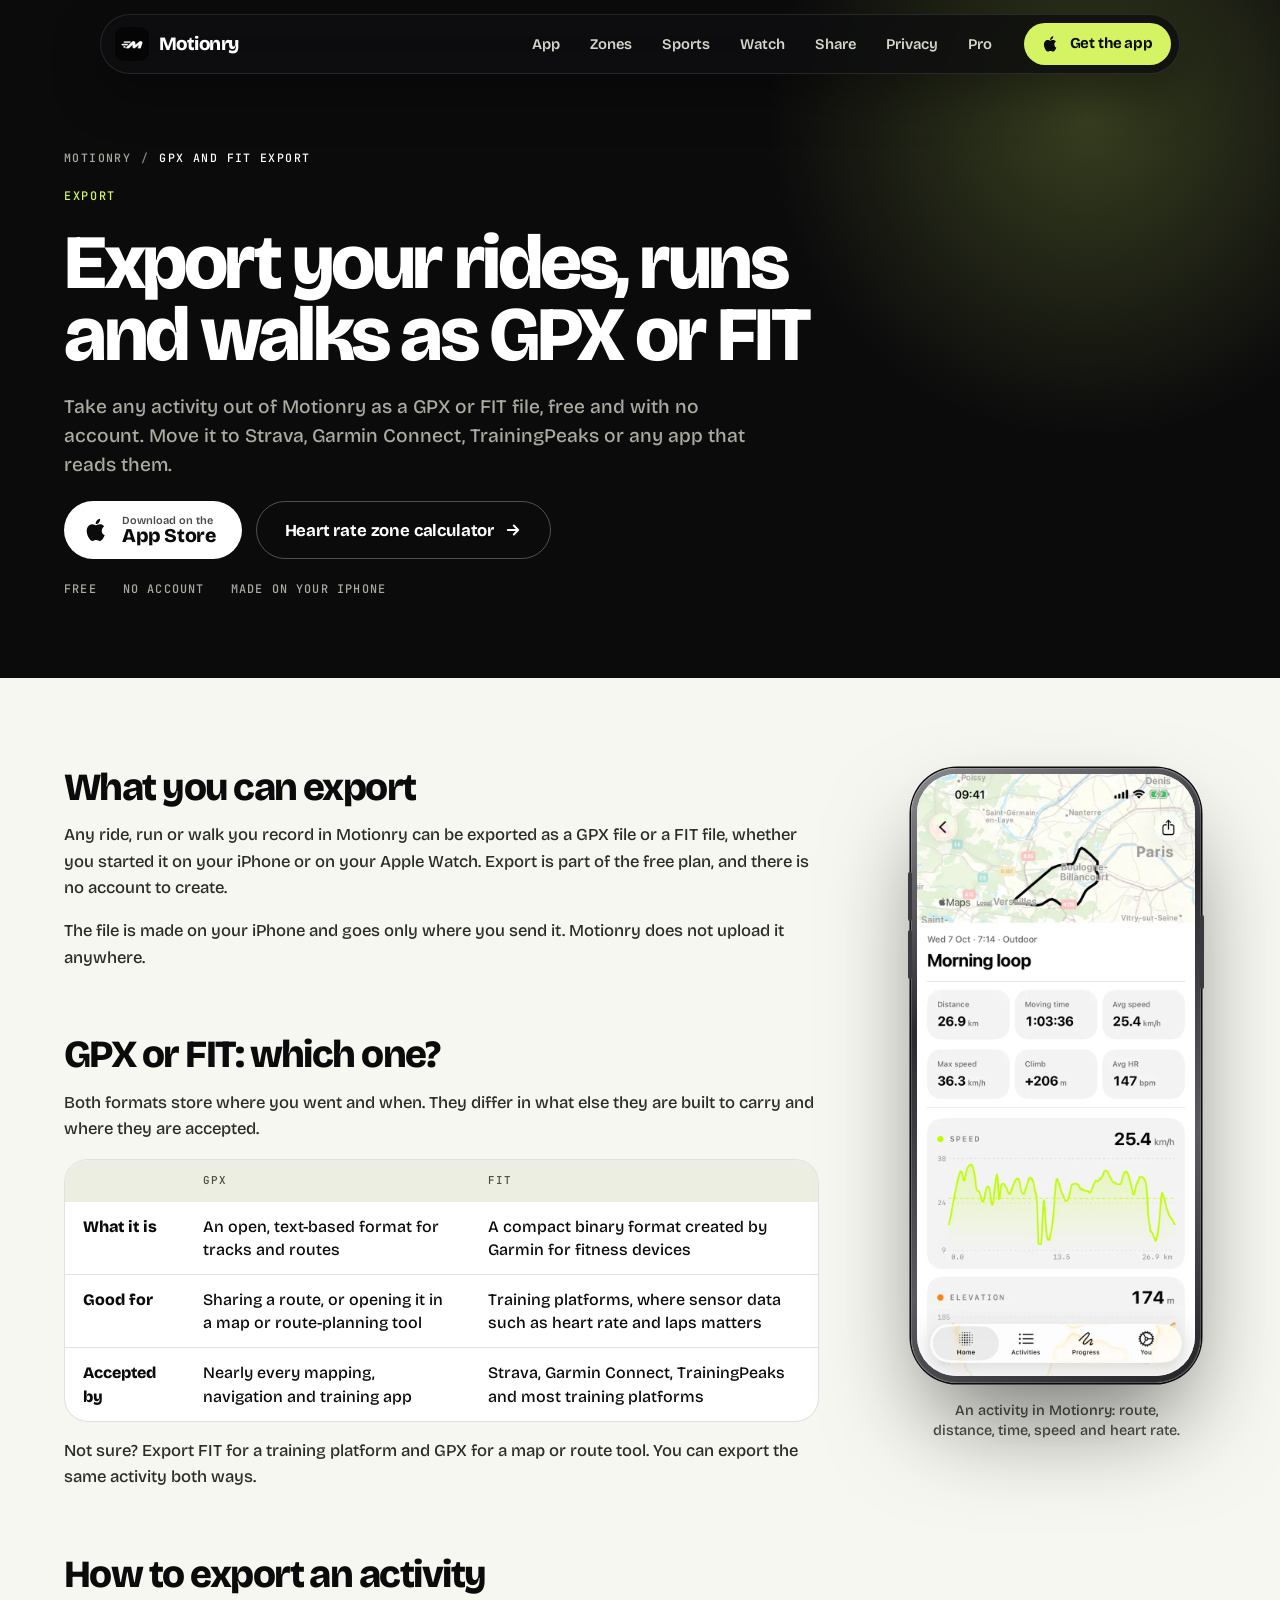
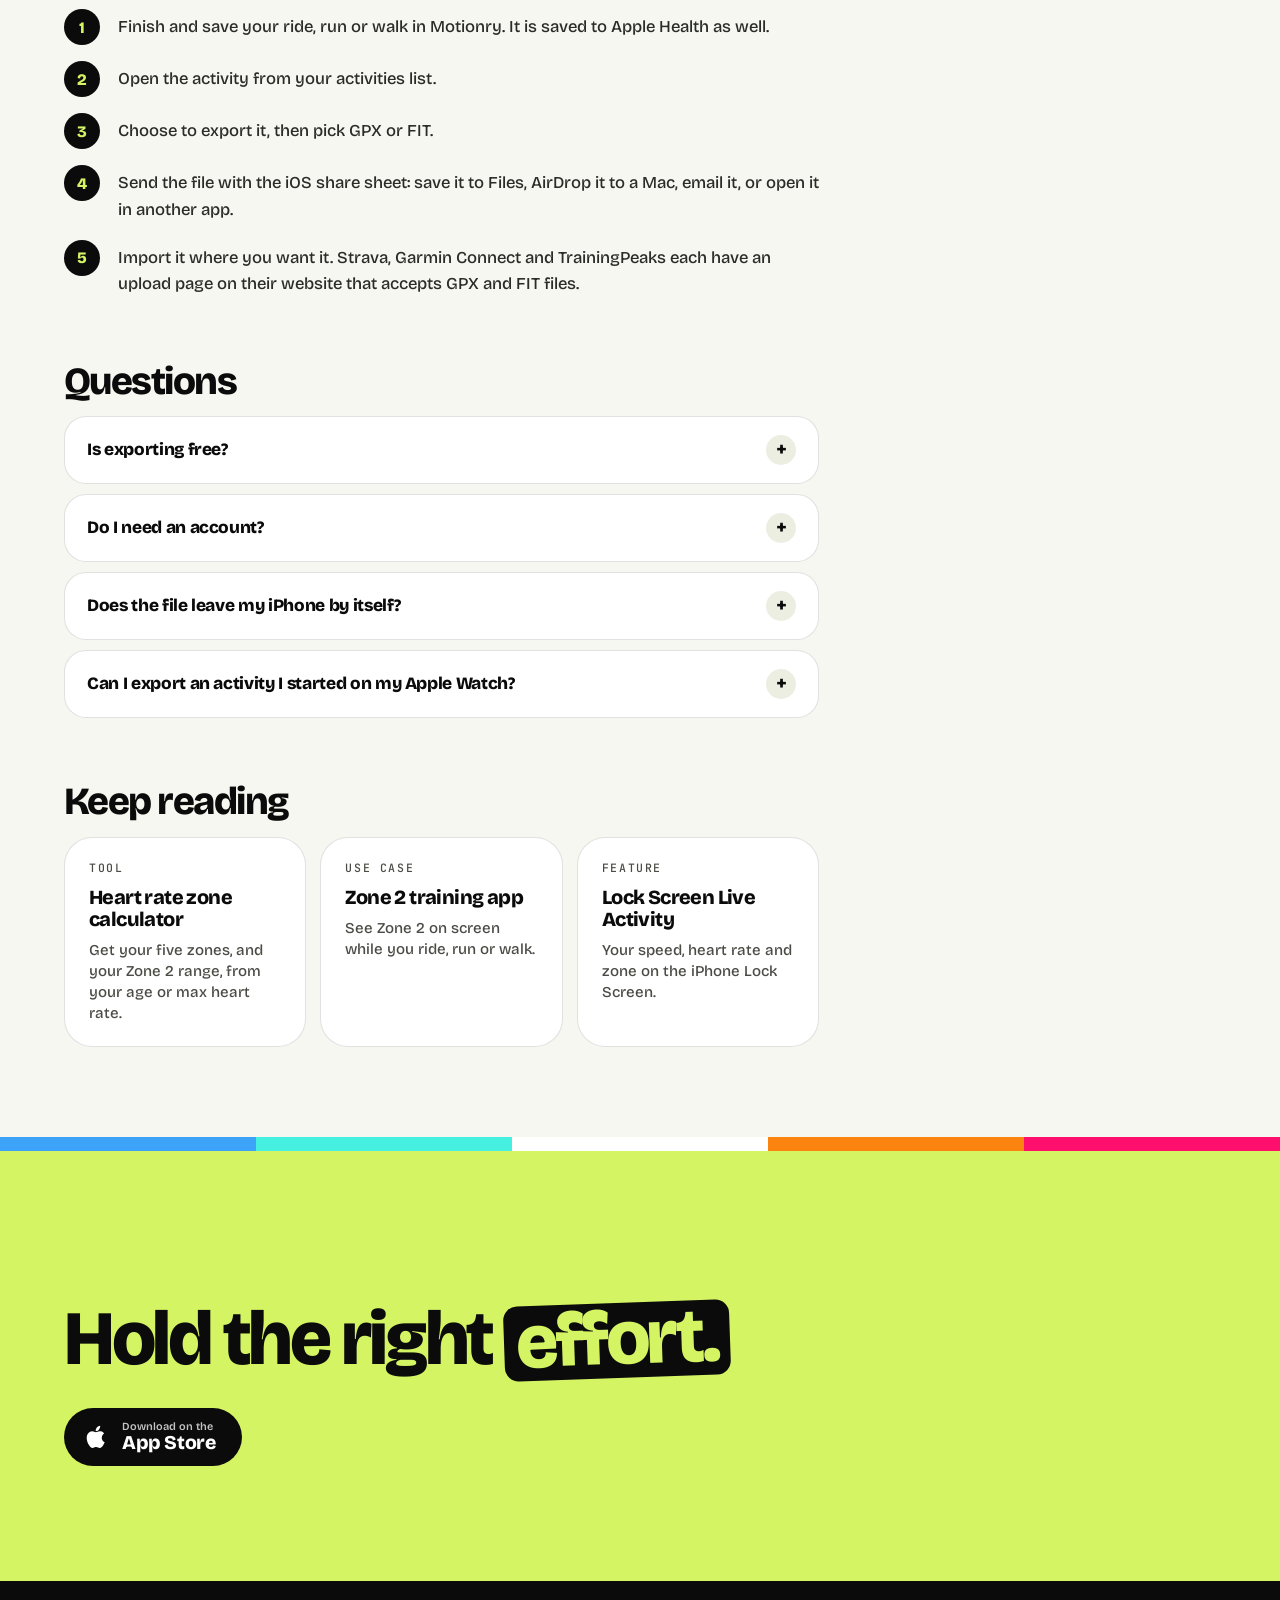
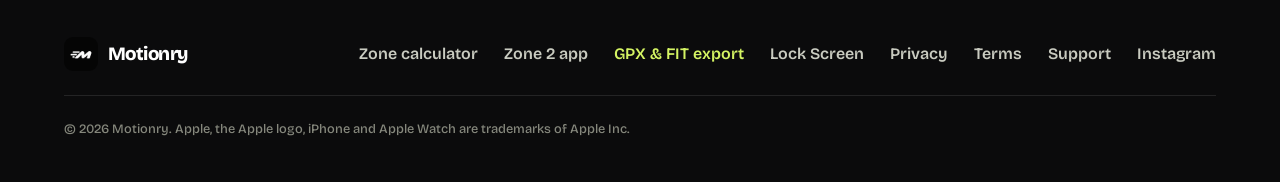
==== gpx-fit-export/index.html @ fd13c140 "feat: add GPX/FIT export, Zone 2 and Lock Screen topic pages - /gpx-fit-export/: GPX vs FIT, how to " ====
<!DOCTYPE html>
<html lang="en">
<head>
  <meta charset="utf-8">
  <meta name="viewport" content="width=device-width, initial-scale=1, viewport-fit=cover">
  <title>Export Rides, Runs &amp; Walks as GPX or FIT Files · Motionry</title>
  <meta name="description" content="Export any Motionry ride, run or walk as a GPX or FIT file for free. Move your activities to Strava, Garmin Connect, TrainingPeaks and more.">
  <meta name="theme-color" content="#0B0B0C">
  <link rel="canonical" href="https://motionryapp.com/gpx-fit-export/">
  <meta property="og:type" content="website">
  <meta property="og:site_name" content="Motionry">
  <meta property="og:title" content="Export your activities as GPX or FIT · Motionry">
  <meta property="og:description" content="Export any Motionry ride, run or walk as a GPX or FIT file for free. Move your activities to Strava, Garmin Connect, TrainingPeaks and more.">
  <meta property="og:url" content="https://motionryapp.com/gpx-fit-export/">
  <meta property="og:image" content="https://motionryapp.com/assets/img/og.jpg">
  <meta property="og:image:width" content="1200">
  <meta property="og:image:height" content="630">
  <meta property="og:locale" content="en_US">
  <meta name="twitter:card" content="summary_large_image">
  <meta name="apple-itunes-app" content="app-id=6770678614">
  <link rel="icon" href="/favicon.ico" sizes="any">
  <link rel="icon" type="image/png" sizes="32x32" href="/assets/img/favicon-32.png">
  <link rel="apple-touch-icon" href="/assets/img/apple-touch-icon.png">
  <link rel="preconnect" href="https://fonts.googleapis.com">
  <link rel="preconnect" href="https://fonts.gstatic.com" crossorigin>
  <link href="https://fonts.googleapis.com/css2?family=Bricolage+Grotesque:opsz,wght@12..96,200..800&family=JetBrains+Mono:wght@500;700&display=swap" rel="stylesheet">
  <link rel="stylesheet" href="/css/styles.css">
  <script type="application/ld+json">
  {
    "@context": "https://schema.org",
    "@graph": [
      {
        "@type": "WebPage",
        "@id": "https://motionryapp.com/gpx-fit-export/#page",
        "url": "https://motionryapp.com/gpx-fit-export/",
        "name": "Export your rides, runs and walks as GPX or FIT",
        "description": "Export any Motionry ride, run or walk as a GPX or FIT file for free. Move your activities to Strava, Garmin Connect, TrainingPeaks and more.",
        "inLanguage": "en",
        "isPartOf": {
          "@id": "https://motionryapp.com/#website"
        },
        "about": {
          "@id": "https://motionryapp.com/#app"
        }
      },
      {
        "@type": "BreadcrumbList",
        "itemListElement": [
          {
            "@type": "ListItem",
            "position": 1,
            "name": "Motionry",
            "item": "https://motionryapp.com/"
          },
          {
            "@type": "ListItem",
            "position": 2,
            "name": "GPX and FIT export"
          }
        ]
      }
    ]
  }
  </script>
  <script src="/js/page.js" defer></script>
</head>
<body>

<svg class="sprite" aria-hidden="true">
  <symbol id="i-apple" viewBox="0 0 24 24"><path fill="currentColor" d="M16.4 12.6c0-2.6 2.1-3.8 2.2-3.9-1.2-1.8-3.1-2-3.7-2-1.6-.2-3.1.9-3.9.9-.8 0-2-.9-3.4-.9-1.7 0-3.3 1-4.2 2.6-1.8 3.1-.5 7.7 1.3 10.2.9 1.2 1.9 2.6 3.2 2.6 1.3-.1 1.8-.8 3.3-.8 1.6 0 2 .8 3.4.8 1.4 0 2.3-1.3 3.1-2.5 1-1.4 1.4-2.8 1.4-2.9 0 0-2.7-1-2.7-4.1zM13.9 5c.7-.9 1.2-2.1 1-3.3-1 0-2.3.7-3 1.6-.7.8-1.2 2-1.1 3.2 1.2.1 2.3-.6 3.1-1.5z"/></symbol>
  <symbol id="i-arrow" viewBox="0 0 24 24"><path d="M5 12h14M13 6l6 6-6 6" stroke="currentColor" stroke-width="2.4" fill="none" stroke-linecap="round" stroke-linejoin="round"/></symbol>
</svg>

<header class="nav is-stuck">
  <div class="nav__bar">
    <a href="/" class="brand" aria-label="Motionry home">
      <img src="/assets/img/icon-192.png" alt="" width="34" height="34" class="brand__icon">
      <span class="brand__name">Motionry</span>
    </a>
    <nav class="nav__links" id="nav-links" aria-label="Primary">
      <a href="/#story" class="nav__link">App</a>
      <a href="/#zones" class="nav__link">Zones</a>
      <a href="/#sports" class="nav__link">Sports</a>
      <a href="/#watch" class="nav__link">Watch</a>
      <a href="/#share" class="nav__link">Share</a>
      <a href="/privacy.html" class="nav__link">Privacy</a>
      <a href="/#pro" class="nav__link">Pro</a>
    </nav>
    <a href="/#get" class="btn btn--lime btn--sm nav__cta"><svg><use href="#i-apple"/></svg><span>Get the app</span></a>
    <button class="nav__toggle" type="button" aria-label="Menu" aria-expanded="false" aria-controls="nav-links" data-nav-toggle><span></span><span></span></button>
  </div>
</header>

<main>

  <!-- Hero -->
  <section class="policy-hero">
    <div class="container">
      <nav class="crumbs" aria-label="Breadcrumb">
        <ol>
          <li><a href="/">Motionry</a></li>
          <li aria-current="page">GPX and FIT export</li>
        </ol>
      </nav>
      <div class="eyebrow">Export</div>
      <h1 class="display-md">Export your rides, runs and walks as GPX or FIT</h1>
      <p class="lead lead--dark">Take any activity out of Motionry as a GPX or FIT file, free and with no account. Move it to Strava, Garmin Connect, TrainingPeaks or any app that reads them.</p>
      <div class="page-actions">
          <a href="https://apps.apple.com/app/motionry-run-ride-walk/id6770678614" class="store-btn">
            <svg class="store-btn__logo"><use href="#i-apple"/></svg>
            <span class="store-btn__text"><small>Download on the</small><strong>App Store</strong></span>
          </a>
          <a href="/heart-rate-zone-calculator/" class="btn btn--ghost btn--lg">Heart rate zone calculator<svg><use href="#i-arrow"/></svg></a>
      </div>
      <div class="policy-meta">
        <span>Free</span>
        <span>No account</span>
        <span>Made on your iPhone</span>
      </div>
    </div>
  </section>

  <section class="policy-page">
    <div class="container topic">
      <div class="policy-body">

        <section class="policy-section" id="what">
          <h2>What you can export</h2>
          <p>Any ride, run or walk you record in Motionry can be exported as a GPX file or a FIT file, whether you started it on your iPhone or on your Apple Watch. Export is part of the free plan, and there is no account to create.</p>
          <p>The file is made on your iPhone and goes only where you send it. Motionry does not upload it anywhere.</p>
        </section>

        <section class="policy-section" id="formats">
          <h2>GPX or FIT: which one?</h2>
          <p>Both formats store where you went and when. They differ in what else they are built to carry and where they are accepted.</p>
          <div class="table-wrap">
            <table class="data data--text">
              <thead>
                <tr><th scope="col"><span class="sr-only">Detail</span></th><th scope="col">GPX</th><th scope="col">FIT</th></tr>
              </thead>
              <tbody>
                <tr><td>What it is</td><td>An open, text-based format for tracks and routes</td><td>A compact binary format created by Garmin for fitness devices</td></tr>
                <tr><td>Good for</td><td>Sharing a route, or opening it in a map or route-planning tool</td><td>Training platforms, where sensor data such as heart rate and laps matters</td></tr>
                <tr><td>Accepted by</td><td>Nearly every mapping, navigation and training app</td><td>Strava, Garmin Connect, TrainingPeaks and most training platforms</td></tr>
              </tbody>
            </table>
          </div>
          <p>Not sure? Export FIT for a training platform and GPX for a map or route tool. You can export the same activity both ways.</p>
        </section>

        <section class="policy-section" id="how">
          <h2>How to export an activity</h2>
          <ol class="steps">
            <li>Finish and save your ride, run or walk in Motionry. It is saved to Apple Health as well.</li>
            <li>Open the activity from your activities list.</li>
            <li>Choose to export it, then pick GPX or FIT.</li>
            <li>Send the file with the iOS share sheet: save it to Files, AirDrop it to a Mac, email it, or open it in another app.</li>
            <li>Import it where you want it. Strava, Garmin Connect and TrainingPeaks each have an upload page on their website that accepts GPX and FIT files.</li>
          </ol>
        </section>

        <section class="policy-section" id="faq">
          <h2>Questions</h2>
          <div class="faq">
            <details>
              <summary>Is exporting free?</summary>
              <div><p>Yes. GPX and FIT export are included in the free plan. Motionry Pro adds charts, the route map coloured by zone, and video and sticker shares.</p></div>
            </details>
            <details>
              <summary>Do I need an account?</summary>
              <div><p>No. Motionry has no account and no server that holds your activities, so exporting never involves signing in.</p></div>
            </details>
            <details>
              <summary>Does the file leave my iPhone by itself?</summary>
              <div><p>No. Nothing is sent until you choose a destination in the share sheet. Once you send it, the receiving app's own privacy policy applies.</p></div>
            </details>
            <details>
              <summary>Can I export an activity I started on my Apple Watch?</summary>
              <div><p>Yes. Finish on the wrist and the activity is waiting on your iPhone, where you can export it like any other.</p></div>
            </details>
          </div>
        </section>
        <section class="policy-section" id="related">
          <h2>Keep reading</h2>
          <div class="related">
            <a href="/heart-rate-zone-calculator/"><span class="mono-label">Tool</span><strong>Heart rate zone calculator</strong><p>Get your five zones, and your Zone 2 range, from your age or max heart rate.</p></a>
            <a href="/zone-2-training-app/"><span class="mono-label">Use case</span><strong>Zone 2 training app</strong><p>See Zone 2 on screen while you ride, run or walk.</p></a>
            <a href="/lock-screen-live-activity/"><span class="mono-label">Feature</span><strong>Lock Screen Live Activity</strong><p>Your speed, heart rate and zone on the iPhone Lock Screen.</p></a>
          </div>
        </section>

      </div>
      <aside class="topic__aside">
        <div class="phone" style="--w: 290px"><div class="phone__screen"><img src="/assets/img/screens/details.webp" alt="An activity page in Motionry with the route, distance, moving time, speed, climb and average heart rate" width="720" height="1565" decoding="async"></div></div>
        <p class="topic__cap">An activity in Motionry: route, distance, time, speed and heart rate.</p>
      </aside>
    </div>
  </section>

  <!-- Download -->
  <section class="download policy-end">
    <div class="download__zones" aria-hidden="true"><span></span><span></span><span></span><span></span><span></span></div>
    <div class="container download__inner">
      <div class="download__cta">
        <h2 class="display-md">Hold the right <span class="hl-ink">effort.</span></h2>
        <div class="download__buttons">
          <a href="https://apps.apple.com/app/motionry-run-ride-walk/id6770678614" class="store-btn store-btn--ink">
            <svg class="store-btn__logo"><use href="#i-apple"/></svg>
            <span class="store-btn__text"><small>Download on the</small><strong>App Store</strong></span>
          </a>
        </div>
      </div>
    </div>
  </section>
</main>

<footer class="footer">
  <div class="container footer__inner">
    <a href="/" class="brand brand--footer" aria-label="Motionry home">
      <img src="/assets/img/icon-192.png" alt="" width="34" height="34" class="brand__icon" loading="lazy">
      <span class="brand__name">Motionry</span>
    </a>
    <nav class="footer__links" aria-label="Footer">
      <a href="/heart-rate-zone-calculator/">Zone calculator</a>
      <a href="/zone-2-training-app/">Zone 2 app</a>
      <a href="/gpx-fit-export/" aria-current="page">GPX &amp; FIT export</a>
      <a href="/lock-screen-live-activity/">Lock Screen</a>
      <a href="/privacy.html">Privacy</a>
      <a href="#">Terms</a>
      <a href="mailto:support@motionryapp.com">Support</a>
      <a href="https://www.instagram.com/motionry.app/" target="_blank" rel="noopener">Instagram</a>
    </nav>
    <p class="footer__legal">© 2026 Motionry. Apple, the Apple logo, iPhone and Apple Watch are trademarks of Apple Inc.</p>
  </div>
</footer>

</body>
</html>
---- css/styles.css ----
/* ==========================================================================
   Motionry website
   Ink, lime and paper, with the five heart rate zone colours as the only other colour.
   ========================================================================== */

@property --zc { syntax: '<color>'; inherits: true; initial-value: #CBFD50; }

:root {
  --ink: #0B0B0C;
  --ink-2: #151517;
  --ink-3: #1E1E21;
  --ink-line: rgba(255, 255, 255, .1);
  --lime: #D4F463;
  --lime-2: #BDE63F;
  --paper: #F6F7F0;
  --paper-2: #ECEEE2;
  --paper-line: rgba(11, 11, 12, .12);
  --text-dark-2: #4B4C45;
  --text-light-2: #A9ABA0;

  /* Heart rate zones, the Fitness palette */
  --z1: #5AA1F1;
  --z2: #7DEDE1;
  --z3: #CBFD50;
  --z4: #EB8936;
  --z5: #E9366E;

  --zc: var(--z3);                       /* live zone colour, set by main.js */
  --beat: .9s;                           /* heartbeat period, set by main.js */

  --font: 'Bricolage Grotesque', system-ui, sans-serif;
  --mono: 'JetBrains Mono', ui-monospace, monospace;
  --ease: cubic-bezier(.16, 1, .3, 1);
  --container: 1200px;
  --radius: 32px;
}

@supports (color: color(display-p3 1 1 1)) {
  :root {
    --z1: color(display-p3 .353 .631 .945);
    --z2: color(display-p3 .49 .929 .882);
    --z3: color(display-p3 .796 .992 .314);
    --z4: color(display-p3 .922 .537 .212);
    --z5: color(display-p3 .914 .212 .431);
  }
}

/* Base
   ========================================================================== */

*, *::before, *::after { box-sizing: border-box; }

html { scroll-behavior: smooth; -webkit-text-size-adjust: 100%; overflow-x: clip; }
section[id] { scroll-margin-top: 20px; }

body {
  margin: 0;
  background: var(--ink);
  color: var(--ink);
  font-family: var(--font);
  font-weight: 500;
  line-height: 1.4;
  -webkit-font-smoothing: antialiased;
  overflow-x: clip;
}

main { overflow-x: clip; }

h1, h2, h3, h4, p, figure, ul, ol, dl, dd { margin: 0; }
ul, ol { padding: 0; list-style: none; }
a { color: inherit; text-decoration: none; }
button { font: inherit; color: inherit; border: 0; background: none; cursor: pointer; padding: 0; }
img, video, svg { display: block; max-width: 100%; }
svg { fill: none; }
.sprite { position: absolute; width: 0; height: 0; overflow: hidden; }
.sr-only { position: absolute; width: 1px; height: 1px; overflow: hidden; clip: rect(0 0 0 0); white-space: nowrap; }

:focus-visible { outline: 3px solid var(--lime); outline-offset: 3px; border-radius: 8px; }
.skip { position: fixed; left: 16px; top: -60px; z-index: 100; background: var(--lime); color: var(--ink); padding: 10px 16px; border-radius: 12px; font-weight: 700; }
.skip:focus { top: 16px; }

.container { max-width: var(--container); margin: 0 auto; padding: 0 24px; }
.section { padding: clamp(88px, 11vw, 168px) 0; }
.dark { background: var(--ink); color: #fff; }
.stack-14, .stack-18, .stack-48 { display: flex; flex-direction: column; }
.stack-14 { gap: 14px; } .stack-18 { gap: 18px; } .stack-48 { gap: clamp(32px, 5vw, 56px); }
.measure-760 { max-width: 760px; } .measure-860 { max-width: 860px; }

.split-head { display: grid; grid-template-columns: repeat(auto-fit, minmax(min(100%, 380px), 1fr)); gap: 32px; align-items: end; }

/* Type
   ========================================================================== */

.display, .display-md, .display-xl, .h1, .h2, .h3, .h4 { font-weight: 800; letter-spacing: -.035em; line-height: .96; text-wrap: balance; }
.display { font-size: clamp(3.1rem, 6.3vw, 6.1rem); letter-spacing: -.05em; line-height: .92; }
.display-md { font-size: clamp(2.6rem, 6vw, 5.2rem); letter-spacing: -.045em; line-height: .94; }
.display-xl { font-size: clamp(3.6rem, 11.5vw, 10rem); letter-spacing: -.055em; line-height: .86; }
.h1 { font-size: clamp(2.2rem, 4.8vw, 4.1rem); }
.h2 { font-size: clamp(1.9rem, 3.6vw, 3rem); }
.h3 { font-size: clamp(1.5rem, 2.4vw, 2.1rem); letter-spacing: -.03em; line-height: 1.02; }
.h4 { font-size: clamp(1.3rem, 1.8vw, 1.55rem); letter-spacing: -.025em; line-height: 1.08; }
.lead { font-size: clamp(1.08rem, 1.5vw, 1.32rem); line-height: 1.5; color: var(--text-dark-2); max-width: 36em; font-weight: 500; }
.lead--dark { color: var(--text-light-2); }
.mono, .mono-label { font-family: var(--mono); font-size: .72rem; letter-spacing: .14em; text-transform: uppercase; font-weight: 500; }
.mono-label { color: var(--text-light-2); }

.eyebrow {
  display: inline-flex; align-items: center; gap: 10px; width: fit-content;
  font-family: var(--mono); font-size: .74rem; letter-spacing: .14em; text-transform: uppercase; font-weight: 500;
  color: var(--lime);
}
.eyebrow--dark { color: var(--ink); }
.eyebrow--live { padding: 8px 14px 8px 12px; border-radius: 999px; background: rgba(255, 255, 255, .07); border: 1px solid var(--ink-line); color: #fff; }
.pulse-dot { position: relative; width: 8px; height: 8px; border-radius: 50%; background: var(--zc); }
.pulse-dot::after { content: ''; position: absolute; inset: 0; border-radius: 50%; background: var(--zc); animation: pulse var(--beat) ease-out infinite; }
@keyframes pulse { from { transform: scale(1); opacity: .7; } to { transform: scale(3); opacity: 0; } }

.tag { display: inline-block; font-size: .62rem; letter-spacing: .12em; padding: 3px 8px; border-radius: 999px; background: var(--lime); color: var(--ink); vertical-align: 1px; margin-left: 6px; }

.hl { background: linear-gradient(transparent 62%, var(--lime) 62%, var(--lime) 93%, transparent 93%); padding: 0 .06em; }
.hl-zone { color: var(--zc); transition: color .9s; background: linear-gradient(var(--zc), var(--zc)) 0 94% / 0 .1em no-repeat; animation: underline 1.2s .9s var(--ease) forwards; }
@keyframes underline { to { background-size: 100% .1em; } }
.hl-ink { display: inline-block; background: var(--ink); color: var(--lime); padding: 0 .16em .04em; border-radius: .18em; transform: rotate(-2deg); }

/* Buttons
   ========================================================================== */

.btn { display: inline-flex; align-items: center; justify-content: center; gap: 10px; height: 48px; padding: 0 22px; border-radius: 999px; font-weight: 700; font-size: 1rem; letter-spacing: -.01em; white-space: nowrap; transition: transform .25s var(--ease), background .25s, box-shadow .25s; }
.btn svg { width: 18px; height: 18px; fill: currentColor; }
.btn--ghost svg, .btn--outline svg { fill: none; stroke: currentColor; transition: transform .3s var(--ease); }
.btn--ghost:hover svg, .btn--outline:hover svg { transform: translateX(4px); }
.btn--sm { height: 42px; padding: 0 18px; font-size: .94rem; }
.btn--lg { height: 58px; padding: 0 28px; font-size: 1.05rem; }
.btn--lime { background: var(--lime); color: var(--ink); }
.btn--lime:hover { background: #E2FA86; transform: translateY(-2px); box-shadow: 0 14px 34px rgba(212, 244, 99, .28); }
.btn--ink { background: var(--ink); color: #fff; }
.btn--ink:hover { transform: translateY(-2px); box-shadow: 0 14px 34px rgba(11, 11, 12, .3); }
.btn--ghost { color: #fff; border: 1.5px solid rgba(255, 255, 255, .28); }
.btn--ghost:hover { background: rgba(255, 255, 255, .08); border-color: rgba(255, 255, 255, .5); }
.btn--outline { color: var(--ink); border: 2px solid var(--ink); }
.btn--outline:hover { background: var(--ink); color: var(--lime); }

.store-btn { display: inline-flex; align-items: center; gap: 12px; height: 58px; padding: 0 26px 0 20px; border-radius: 999px; background: #fff; color: var(--ink); transition: transform .25s var(--ease), box-shadow .25s; }
.store-btn:hover { transform: translateY(-2px); box-shadow: 0 16px 40px rgba(255, 255, 255, .16); }
.store-btn--ink { background: var(--ink); color: #fff; }
.store-btn--ink:hover { box-shadow: 0 16px 40px rgba(11, 11, 12, .35); }
.store-btn__logo { width: 26px; height: 26px; fill: currentColor; }
.store-btn__text { display: flex; flex-direction: column; line-height: 1.05; text-align: left; }
.store-btn__text small { font-size: .68rem; font-weight: 600; opacity: .75; }
.store-btn__text strong { font-size: 1.22rem; font-weight: 800; letter-spacing: -.02em; }

/* Navigation
   ========================================================================== */

.progress { position: fixed; z-index: 60; left: 0; right: 0; top: 0; height: 3px; pointer-events: none; }
.progress span { display: block; height: 100%; width: 100%; transform-origin: 0 50%; transform: scaleX(var(--p, 0)); background: linear-gradient(90deg, var(--z1), var(--z2), var(--z3), var(--z4), var(--z5)); }

.nav { position: fixed; z-index: 50; top: 14px; left: 0; right: 0; padding: 0 16px; pointer-events: none; }
.nav__bar { pointer-events: auto; max-width: 1080px; margin: 0 auto; display: flex; align-items: center; gap: 18px; padding: 8px 8px 8px 14px; border-radius: 999px; background: rgba(16, 16, 18, .6); border: 1px solid var(--ink-line); -webkit-backdrop-filter: blur(22px) saturate(170%); backdrop-filter: blur(22px) saturate(170%); color: #fff; transition: background .3s, box-shadow .3s; }
.nav.is-stuck .nav__bar { background: rgba(14, 14, 16, .82); box-shadow: 0 18px 50px rgba(0, 0, 0, .35); }
.brand { display: inline-flex; align-items: center; gap: 10px; font-weight: 800; letter-spacing: -.03em; font-size: 1.18rem; }
.brand__icon { width: 34px; height: 34px; border-radius: 9px; }
.nav__links { display: flex; align-items: center; gap: 2px; margin-left: auto; }
.nav__link { padding: 9px 14px; border-radius: 999px; font-size: .92rem; font-weight: 600; color: #D5D6CC; transition: background .2s, color .2s; }
.nav__link:hover, .nav__link.is-active { background: rgba(255, 255, 255, .09); color: #fff; }
.nav__toggle { display: none; width: 42px; height: 42px; border-radius: 50%; background: rgba(255, 255, 255, .08); position: relative; }
.nav__toggle span { position: absolute; left: 13px; right: 13px; height: 2px; border-radius: 2px; background: #fff; transition: transform .3s var(--ease); }
.nav__toggle span:first-child { top: 17px; } .nav__toggle span:last-child { top: 23px; }
.nav__toggle[aria-expanded='true'] span:first-child { transform: translateY(3px) rotate(45deg); }
.nav__toggle[aria-expanded='true'] span:last-child { transform: translateY(-3px) rotate(-45deg); }

/* Phone and watch frames
   ========================================================================== */

.phone { --w: 320px; position: relative; width: var(--w); padding: calc(var(--w) * .022); border-radius: calc(var(--w) * .158); background: linear-gradient(150deg, #8a8a90 0%, #2b2b2f 34%, #5a5a60 68%, #232326 100%); box-shadow: 0 0 0 1.5px #0b0b0c, inset 0 0 0 1px rgba(255, 255, 255, .18), 0 50px 100px -20px rgba(0, 0, 0, .55); }
.phone::before, .phone::after { content: ''; position: absolute; width: calc(var(--w) * .012); border-radius: 3px; background: #3a3a3e; }
.phone::before { left: calc(var(--w) * -.009); top: 17%; height: 8%; box-shadow: 0 calc(var(--w) * .2) 0 #3a3a3e; }
.phone::after { right: calc(var(--w) * -.009); top: 24%; height: 12%; }
.phone__screen { position: relative; width: 100%; aspect-ratio: 1320 / 2868; border-radius: calc(var(--w) * .136); overflow: hidden; background: #fff; isolation: isolate; }
.phone__screen > img, .phone__screen > video, .layer, .live { position: absolute; inset: 0; width: 100%; height: 100%; object-fit: cover; }
.live, .layer { opacity: 0; transition: opacity .24s ease-out; pointer-events: none; }
.live.is-on, .layer.is-on { opacity: 1; }
div.layer > .live { position: absolute; }
div.layer > img:not(.live) { width: 100%; height: 100%; object-fit: cover; }

.watch { --w: 240px; position: relative; isolation: isolate; width: var(--w); padding: calc(var(--w) * .05); border-radius: calc(var(--w) * .27); background: linear-gradient(145deg, #7a7a82, #2a2a2e 40%, #55555b 74%, #26262a); box-shadow: 0 0 0 1.5px #0b0b0c, inset 0 0 0 1px rgba(255, 255, 255, .16), 0 40px 70px -16px rgba(0, 0, 0, .6); }
.watch::before, .watch::after { content: ''; position: absolute; left: 12%; right: 12%; height: 52%; background: linear-gradient(90deg, #A8CB2C, var(--lime) 40%, #A8CB2C); z-index: -1; }
.watch::before { bottom: 88%; border-radius: 28px 28px 8px 8px; }
.watch::after { top: 88%; border-radius: 8px 8px 28px 28px; }
.watch__screen { position: relative; aspect-ratio: 422 / 514; border-radius: calc(var(--w) * .22); overflow: hidden; background: #000; }
.watch__screen img { position: absolute; inset: 0; width: 100%; height: 100%; object-fit: cover; opacity: 0; transition: opacity .45s var(--ease), transform .6s var(--ease); transform: scale(1.03); }
.watch__screen img.is-on { opacity: 1; transform: none; }
.watch__crown { position: absolute; right: calc(var(--w) * -.04); top: 22%; width: calc(var(--w) * .05); height: 15%; border-radius: 5px; background: linear-gradient(90deg, #5b5b60, #a9a9af 60%, #4a4a4f); transition: transform .5s var(--ease); }
.watch__crown.is-turning { transform: translateY(8px); }
.watch__button { position: absolute; right: calc(var(--w) * -.025); top: 46%; width: calc(var(--w) * .03); height: 11%; border-radius: 4px; background: #E8693A; }
.watch--sm .watch__screen img { opacity: 1; transform: none; }
.watch--sm { --w: 132px; } .watch--sm::before, .watch--sm::after { display: none; }

/* Zone segments */
.zone-segments { display: flex; gap: 5px; }
.zone-segments span { flex: 1; height: 7px; border-radius: 999px; background: rgba(255, 255, 255, .16); transition: background .4s, transform .4s var(--ease); }
.zone-segments span.is-active { transform: scaleY(1.5); }
.zone-segments span:nth-child(1).is-active { background: var(--z1); } .zone-segments span:nth-child(2).is-active { background: var(--z2); }
.zone-segments span:nth-child(3).is-active { background: var(--z3); } .zone-segments span:nth-child(4).is-active { background: var(--z4); }
.zone-segments span:nth-child(5).is-active { background: var(--z5); }

/* Reveal on scroll */
.js [data-reveal] { opacity: 0; transform: translateY(28px); transition: opacity .9s var(--ease) calc(var(--reveal-i, 0) * 90ms), transform 1s var(--ease) calc(var(--reveal-i, 0) * 90ms); }
.js [data-reveal].is-visible { opacity: 1; transform: none; }

/* 01 Hero
   ========================================================================== */

.hero { position: relative; min-height: 100svh; padding: 132px 0 80px; overflow: hidden; background: var(--ink); color: #fff; --zc: var(--z1); transition: --zc .9s; display: flex; align-items: center; }
.hero__bg { position: absolute; inset: 0; pointer-events: none; }
.hero__glow { position: absolute; right: -12%; top: 50%; width: min(1100px, 120vw); aspect-ratio: 1; transform: translateY(-50%); background: radial-gradient(closest-side, color-mix(in oklab, var(--zc) 46%, transparent), color-mix(in oklab, var(--zc) 12%, transparent) 55%, transparent 100%); opacity: .8; transition: opacity .6s; }
.hero__dots { position: absolute; inset: 0; background-image: radial-gradient(rgba(255, 255, 255, .14) 1px, transparent 1.4px); background-size: 28px 28px; -webkit-mask-image: radial-gradient(70% 70% at 70% 50%, #000, transparent); mask-image: radial-gradient(70% 70% at 70% 50%, #000, transparent); }
.hero__ecg { position: absolute; left: 0; right: 0; bottom: -2%; width: 100%; height: 17%; opacity: .55; }
.hero__ecg-line { stroke: var(--zc); stroke-width: 3; stroke-linecap: round; stroke-linejoin: round; fill: none; stroke-dasharray: 520 3600; animation: ecg 3.6s linear infinite; filter: drop-shadow(0 0 10px var(--zc)); vector-effect: non-scaling-stroke; }
@keyframes ecg { from { stroke-dashoffset: 520; } to { stroke-dashoffset: -3600; } }

.hero__inner { position: relative; display: grid; grid-template-columns: minmax(0, 1.12fr) minmax(0, .88fr); gap: 32px; align-items: center; width: 100%; }
.hero__copy { display: flex; flex-direction: column; align-items: flex-start; gap: 28px; position: relative; z-index: 2; }
.hero__lead { max-width: 31em; }
.hero__cta { display: flex; flex-wrap: wrap; gap: 14px; align-items: center; }
.hero__facts { display: flex; flex-wrap: wrap; gap: 14px 38px; padding-top: 24px; border-top: 1px solid var(--ink-line); width: 100%; max-width: 560px; }
.hero__facts li { display: flex; flex-direction: column; gap: 2px; }
.hero__facts strong { font-size: 1.45rem; font-weight: 800; letter-spacing: -.03em; }
.hero__facts span { font-size: .84rem; color: var(--text-light-2); }

.hero__stage { position: relative; display: grid; place-items: center; min-height: 640px; z-index: 1; }
.rings { position: absolute; left: 50%; top: 50%; width: 0; height: 0; }
.rings span { position: absolute; left: -230px; top: -230px; width: 460px; height: 460px; border-radius: 50%; border: 2px solid var(--zc); opacity: 0; animation: ring calc(var(--beat) * 2) ease-out infinite; }
.rings span:nth-child(2) { animation-delay: calc(var(--beat) * .66); } .rings span:nth-child(3) { animation-delay: calc(var(--beat) * 1.33); }
@keyframes ring { 0% { transform: scale(.55); opacity: .7; } 100% { transform: scale(1.9); opacity: 0; } }

.tilt { perspective: 1400px; }
.tilt .phone { transform: rotateY(var(--ry, -8deg)) rotateX(var(--rx, 3deg)); transition: transform .35s var(--ease); will-change: transform; }
.phone--hero { animation: floaty 7s ease-in-out infinite; }
@keyframes floaty { 0%, 100% { translate: 0 0; } 50% { translate: 0 -12px; } }

.hud, .alert-card, .watch-card { position: absolute; z-index: 3; }
.hud { left: 0; bottom: 16%; min-width: 196px; padding: 14px 16px 16px; border-radius: 26px; background: rgba(18, 18, 20, .66); border: 1px solid var(--ink-line); -webkit-backdrop-filter: blur(20px) saturate(160%); backdrop-filter: blur(20px) saturate(160%); box-shadow: 0 24px 60px rgba(0, 0, 0, .4); animation: floaty 6s -1s ease-in-out infinite; }
.hud__top { display: flex; align-items: center; gap: 8px; font-family: var(--mono); font-size: .68rem; letter-spacing: .14em; text-transform: uppercase; color: #D9DBD0; }
.hud__dot { width: 9px; height: 9px; border-radius: 50%; background: var(--zc); box-shadow: 0 0 14px var(--zc); }
.hud__hr { display: flex; align-items: baseline; gap: 8px; margin: 4px 0 12px; }
.hud__hr strong { font-size: 4.2rem; font-weight: 800; letter-spacing: -.05em; line-height: 1; color: var(--zc); font-variant-numeric: tabular-nums; transition: color .9s; }
.hud__hr span { font-size: 1rem; font-weight: 600; color: var(--text-light-2); }

.alert-card { right: -2%; top: 12%; width: 286px; display: flex; gap: 14px; align-items: center; padding: 14px 18px 14px 14px; border-radius: 26px; background: rgba(34, 34, 38, .78); border: 1px solid var(--ink-line); -webkit-backdrop-filter: blur(20px); backdrop-filter: blur(20px); box-shadow: 0 24px 60px rgba(0, 0, 0, .45); opacity: 0; transform: translateY(-24px) scale(.94); transition: opacity .5s var(--ease), transform .7s var(--ease); }
.alert-card.is-on { opacity: 1; transform: none; }
.alert-card__bar { flex: none; width: 6px; align-self: stretch; border-radius: 4px; background: var(--z5); }
.alert-card strong { display: block; font-size: 1.02rem; font-weight: 800; letter-spacing: -.02em; }
.alert-card span:not(.alert-card__bar) { display: block; margin-top: 3px; font-size: .82rem; line-height: 1.3; color: #C9CBC0; }
.watch-card { right: 2%; bottom: 7%; animation: floaty 8s -2s ease-in-out infinite; }

/* 02 Marquee
   ========================================================================== */

.marquee { overflow: hidden; background: var(--lime); color: var(--ink); padding: 18px 0; border-block: 1px solid rgba(11, 11, 12, .2); }
.marquee__track { display: flex; align-items: center; gap: 34px; width: max-content; animation: marquee 46s linear infinite; font-family: var(--mono); font-size: .86rem; letter-spacing: .16em; text-transform: uppercase; font-weight: 700; white-space: nowrap; padding-left: 34px; }
.marquee__track i { width: 9px; height: 9px; border-radius: 50%; background: var(--ink); flex: none; }
.marquee__track i:nth-of-type(5n+2) { background: var(--z5); } .marquee__track i:nth-of-type(5n+4) { background: var(--z1); }
@keyframes marquee { to { transform: translateX(-50%); } }

/* 03 Story
   ========================================================================== */

.story { background: var(--paper); padding: clamp(88px, 11vw, 160px) 0 clamp(40px, 6vw, 80px); position: relative; }
.story__head { display: flex; flex-direction: column; gap: 22px; margin-bottom: clamp(36px, 6vw, 72px); }
.story__layout { display: grid; grid-template-columns: minmax(300px, 440px) minmax(0, 1fr); gap: clamp(40px, 8vw, 120px); align-items: start; }
.story__stage { position: sticky; top: 11vh; display: flex; justify-content: center; align-items: center; min-height: 82vh; }
.story__sticky { position: relative; display: flex; flex-direction: column; align-items: center; gap: 22px; }
.story .phone { box-shadow: 0 0 0 1.5px #0b0b0c, inset 0 0 0 1px rgba(255, 255, 255, .18), 0 60px 90px -30px rgba(11, 11, 12, .5); }
.story__zone-chip { display: inline-flex; align-items: center; gap: 10px; padding: 9px 16px; border-radius: 999px; background: var(--ink); color: #fff; font-family: var(--mono); font-size: .72rem; letter-spacing: .14em; text-transform: uppercase; transition: opacity .4s, transform .5s var(--ease); }
.story__zone-chip.is-off { opacity: 0; transform: translateY(8px); }
.story__zone-dot { width: 10px; height: 10px; border-radius: 50%; background: var(--z1); box-shadow: 0 0 12px currentColor; transition: background .4s; }
.story__rail { position: absolute; left: clamp(-34px, -3vw, -8px); top: 50%; transform: translateY(-50%); display: flex; flex-direction: column; gap: 12px; }
.story__rail li { width: 8px; height: 8px; border-radius: 50%; background: rgba(11, 11, 12, .2); transition: background .3s, transform .4s var(--ease); }
.story__rail li.is-on { background: var(--ink); transform: scale(1.6); }

.story__chapters { display: flex; flex-direction: column; }
.chapter { min-height: 88vh; display: flex; flex-direction: column; justify-content: center; gap: 18px; max-width: 520px; opacity: .28; transform: translateX(14px); transition: opacity .6s var(--ease), transform .8s var(--ease); }
.chapter.is-active { opacity: 1; transform: none; }
.chapter__num { color: var(--text-dark-2); }
.chapter p { font-size: 1.14rem; line-height: 1.5; color: var(--text-dark-2); }
.chips { display: flex; flex-wrap: wrap; gap: 8px; }
.chips li { padding: 7px 14px; border-radius: 999px; background: #fff; border: 1px solid var(--paper-line); font-size: .88rem; font-weight: 600; transition: background .3s, color .3s, border-color .3s; }
.chips li.is-on { background: var(--ink); color: var(--lime); border-color: var(--ink); }
.chips--light li { background: rgba(255, 255, 255, .12); border-color: rgba(255, 255, 255, .2); color: #fff; }

/* 04 Zones
   ========================================================================== */

.zones { overflow: hidden; position: relative; --zc: var(--z3); transition: --zc .6s; }
.zones::before { content: ''; position: absolute; left: -20%; top: -10%; width: 70%; aspect-ratio: 1; background: radial-gradient(closest-side, color-mix(in oklab, var(--zc) 22%, transparent), transparent); pointer-events: none; transition: opacity .6s; }
.zones__inner { position: relative; display: grid; grid-template-columns: minmax(0, 1fr) minmax(0, 1.05fr); gap: clamp(40px, 7vw, 100px); align-items: start; }
.zones__intro { display: flex; flex-direction: column; gap: 24px; position: sticky; top: 14vh; }
.maxhr { display: flex; flex-wrap: wrap; align-items: center; gap: 12px 18px; padding: 16px 18px; border-radius: 24px; background: var(--ink-2); border: 1px solid var(--ink-line); }
.maxhr label { width: 100%; color: var(--text-light-2); }
.maxhr__field { display: flex; align-items: center; gap: 8px; }
.maxhr__field button { width: 40px; height: 40px; border-radius: 50%; background: var(--ink-3); font-size: 1.3rem; font-weight: 700; transition: background .2s; }
.maxhr__field button:hover { background: #2b2b2f; }
.maxhr input { width: 96px; height: 52px; border-radius: 16px; border: 1.5px solid var(--ink-line); background: var(--ink); color: #fff; text-align: center; font: 800 1.7rem var(--font); letter-spacing: -.03em; -moz-appearance: textfield; }
.maxhr input::-webkit-outer-spin-button, .maxhr input::-webkit-inner-spin-button { -webkit-appearance: none; }
.maxhr input:focus-visible { outline: 3px solid var(--lime); outline-offset: 2px; }
.maxhr__field span { color: var(--text-light-2); font-weight: 600; }
.maxhr__age { color: var(--lime); font-weight: 700; font-size: .92rem; text-decoration: underline; text-underline-offset: 4px; }

.beat { display: flex; align-items: center; gap: 18px; }
.beat svg { flex: 1; min-width: 0; height: 64px; overflow: visible; }
.beat__line { stroke: var(--zc); stroke-width: 3; fill: none; stroke-linecap: round; stroke-linejoin: round; stroke-dasharray: 380 620; animation: beat var(--beat) linear infinite; filter: drop-shadow(0 0 6px var(--zc)); transition: stroke .6s; }
@keyframes beat { from { stroke-dashoffset: 380; } to { stroke-dashoffset: -620; } }
.beat__bpm { display: flex; align-items: baseline; gap: 6px; }
.beat__bpm strong { font-size: 2.6rem; letter-spacing: -.04em; font-weight: 800; color: var(--zc); font-variant-numeric: tabular-nums; transition: color .6s; }
.beat__bpm span { color: var(--text-light-2); font-weight: 600; }

.zones__list { display: flex; flex-direction: column; gap: 12px; }
.zone-row { --c: var(--z3); display: block; width: 100%; text-align: left; border-radius: 28px; background: color-mix(in oklab, var(--c) 10%, var(--ink-2)); border: 1px solid color-mix(in oklab, var(--c) 28%, transparent); color: #fff; overflow: hidden; transition: background .5s var(--ease), color .4s, transform .4s var(--ease), border-color .4s; }
.zone-row:hover { transform: translateX(4px); }
.zone-row__main { display: flex; align-items: center; gap: 18px; padding: 22px 26px; }
.zone-row__swatch { flex: none; width: 14px; height: 38px; border-radius: 8px; background: var(--c); transition: background .3s; }
.zone-row__name { flex: 1; display: flex; flex-direction: column; gap: 2px; }
.zone-row__name b { font-size: 1.5rem; font-weight: 800; letter-spacing: -.03em; line-height: 1; }
.zone-row__name small { font-family: var(--mono); font-size: .66rem; letter-spacing: .14em; text-transform: uppercase; opacity: .7; }
.zone-row__range { font-size: 1.6rem; font-weight: 800; letter-spacing: -.03em; font-variant-numeric: tabular-nums; }
.zone-row__more { display: grid; grid-template-rows: 0fr; transition: grid-template-rows .55s var(--ease); }
.zone-row__more > div { overflow: hidden; }
.zone-row__more p { padding: 0 26px 24px 58px; font-size: 1.02rem; line-height: 1.4; max-width: 30em; }
.zone-row.is-active { background: var(--c); color: var(--ink); border-color: transparent; transform: none; }
.zone-row.is-active .zone-row__swatch { background: var(--ink); }
.zone-row.is-active .zone-row__more { grid-template-rows: 1fr; }

/* 05 Sports
   ========================================================================== */

.sports { background: var(--lime); color: var(--ink); overflow: hidden; }
.sports__inner { display: grid; grid-template-columns: minmax(0, 1.05fr) minmax(0, .95fr); gap: clamp(40px, 7vw, 100px); align-items: center; }
.sports__copy { display: flex; flex-direction: column; gap: 26px; }
.sports .lead { color: rgba(11, 11, 12, .78); }
.sport-tabs { display: flex; gap: 10px; flex-wrap: wrap; }
.sport-tabs button { display: inline-flex; align-items: center; gap: 10px; height: 54px; padding: 0 24px 0 18px; border-radius: 999px; border: 2px solid var(--ink); font-weight: 800; font-size: 1.1rem; letter-spacing: -.02em; transition: background .3s, color .3s, transform .3s var(--ease); }
.sport-tabs button svg { width: 24px; height: 24px; stroke: currentColor; }
.sport-tabs button:hover { transform: translateY(-2px); }
.sport-tabs button.is-active { background: var(--ink); color: var(--lime); }
.sport-facts { display: grid; grid-template-columns: repeat(3, auto); justify-content: start; gap: 18px 44px; padding-top: 20px; border-top: 2px solid rgba(11, 11, 12, .2); }
.sport-facts dt { font-family: var(--mono); font-size: .68rem; letter-spacing: .14em; text-transform: uppercase; opacity: .7; }
.sport-facts dd { display: flex; align-items: baseline; gap: 6px; margin-top: 4px; }
.sport-facts strong { font-size: 2.3rem; font-weight: 800; letter-spacing: -.04em; line-height: 1; font-variant-numeric: tabular-nums; }
.sport-facts span { font-size: .9rem; font-weight: 600; opacity: .7; }

.sports__stage { position: relative; justify-self: center; padding: 0 84px 40px 0; }
.sports__art { position: relative; width: min(72vw, 400px); aspect-ratio: 2 / 3; border-radius: 44px; overflow: hidden; background: #d0e757; box-shadow: 0 40px 80px -30px rgba(11, 11, 12, .5); }
.art { position: absolute; inset: 0; width: 100%; height: 100%; object-fit: cover; opacity: 0; transform: scale(1.08); transition: opacity .7s var(--ease), transform 1.2s var(--ease); }
.art.is-on { opacity: 1; transform: none; }
.phone--sports { position: absolute; right: 0; bottom: 0; transition: transform .6s var(--ease); }

/* 06 Watch
   ========================================================================== */

.watchsec__inner { display: grid; grid-template-columns: minmax(0, .9fr) minmax(0, 1.1fr); gap: clamp(40px, 8vw, 110px); align-items: center; }
.watchsec__stage { display: flex; flex-direction: column; align-items: center; gap: 56px; padding-block: 70px; position: relative; }
.watchsec__stage::before { content: ''; position: absolute; width: min(520px, 100%); aspect-ratio: 1; border-radius: 50%; background: radial-gradient(closest-side, rgba(212, 244, 99, .2), transparent); top: 38%; left: 50%; transform: translate(-50%, -50%); pointer-events: none; }
.watchsec__dots { display: flex; gap: 10px; z-index: 1; }
.watchsec__dots button { width: 10px; height: 10px; border-radius: 99px; background: rgba(255, 255, 255, .25); transition: width .4s var(--ease), background .3s; }
.watchsec__dots button.is-on { width: 34px; background: var(--lime); }
.watchsec__copy { display: flex; flex-direction: column; gap: 24px; }
.watchsec__caption { color: var(--lime); padding: 10px 16px; border-radius: 999px; border: 1px solid rgba(212, 244, 99, .4); width: fit-content; min-width: 160px; transition: opacity .3s; }

/* 07 Share
   ========================================================================== */

.share { background: var(--paper); overflow: hidden; }
.share__inner { display: grid; grid-template-columns: minmax(0, 1fr) minmax(0, 1fr); gap: clamp(40px, 8vw, 110px); align-items: center; }
.share__copy { display: flex; flex-direction: column; gap: 26px; }
.share__formats { display: grid; grid-template-columns: repeat(4, 1fr); gap: 10px; max-width: 520px; }
.share__formats li { display: flex; flex-direction: column; gap: 2px; padding: 16px 14px; border-radius: 22px; background: #fff; border: 1px solid var(--paper-line); }
.share__formats b { font-size: 1.5rem; font-weight: 800; letter-spacing: -.04em; line-height: 1; }
.share__formats span { font-size: .78rem; font-weight: 600; color: var(--text-dark-2); }
.share__stage { position: relative; display: grid; place-items: center; padding: 24px 0 40px; }
.share__stage .phone { box-shadow: 0 0 0 1.5px #0b0b0c, inset 0 0 0 1px rgba(255, 255, 255, .18), 0 60px 90px -30px rgba(11, 11, 12, .5); }
.photo-card { position: absolute; left: -2%; bottom: 8%; width: min(46vw, 230px); aspect-ratio: 2 / 3; border-radius: 28px; overflow: hidden; transform: rotate(-7deg); box-shadow: 0 40px 70px -20px rgba(11, 11, 12, .55); border: 5px solid #fff; background: #fff; animation: floaty 7s -2s ease-in-out infinite; }
.photo-card > img { width: 100%; height: 100%; object-fit: cover; }
.photo-card__sticker { position: absolute; inset: 14% 8% auto; width: 84%; }
.route-outline { fill: none; stroke: #0b0b0c; stroke-width: 12; stroke-linejoin: round; stroke-linecap: round; }
.route-white { fill: none; stroke: #fff; stroke-width: 6; stroke-linejoin: round; stroke-linecap: round; stroke-dasharray: 0 100; animation: draw 5.5s ease-in-out infinite; }
@keyframes draw { 0% { stroke-dasharray: 0 100; } 70%, 100% { stroke-dasharray: 100 100; } }
.photo-card figcaption { position: absolute; left: 10px; right: 10px; bottom: 10px; padding: 10px 12px; border-radius: 16px; background: rgba(255, 255, 255, .9); color: var(--ink); -webkit-backdrop-filter: blur(10px); backdrop-filter: blur(10px); }
.photo-card figcaption strong { display: block; font-size: 1.15rem; letter-spacing: -.03em; font-weight: 800; line-height: 1.1; }
.photo-card figcaption span { display: block; font-size: .66rem; font-weight: 600; margin-top: 2px; color: var(--text-dark-2); }
.format-chip { position: absolute; padding: 10px 16px; border-radius: 999px; background: var(--ink); color: var(--lime); font-family: var(--mono); font-size: .72rem; letter-spacing: .12em; text-transform: uppercase; font-weight: 700; box-shadow: 0 16px 40px rgba(11, 11, 12, .3); animation: floaty 6s ease-in-out infinite; }
.format-chip--a { right: 0; top: 14%; } .format-chip--b { right: 6%; bottom: 22%; background: var(--lime); color: var(--ink); animation-delay: -3s; }

/* 08 Everyday: bento
   ========================================================================== */

.everyday { background: var(--paper-2); }
.bento { display: grid; grid-template-columns: repeat(12, minmax(0, 1fr)); gap: 18px; }
.tile { position: relative; display: flex; flex-direction: column; justify-content: space-between; gap: 18px; min-height: 250px; padding: 28px; border-radius: var(--radius); background: #fff; border: 1px solid var(--paper-line); overflow: hidden; }
.tile__label { font-family: var(--mono); font-size: .7rem; letter-spacing: .14em; text-transform: uppercase; color: var(--text-dark-2); }
.tile__note { margin-top: 6px; font-size: .94rem; font-weight: 600; color: var(--text-dark-2); }
.stat { display: flex; align-items: baseline; gap: 8px; }
.stat strong { font-weight: 800; letter-spacing: -.05em; line-height: .9; font-variant-numeric: tabular-nums; }
.stat span { font-size: 1.1rem; font-weight: 700; opacity: .7; }
.stat__xl { font-size: clamp(5rem, 9vw, 7.4rem); } .stat__lg { font-size: clamp(3.4rem, 5.5vw, 4.6rem); }
.tile--home { grid-column: span 4; grid-row: span 2; background: var(--ink); color: #fff; padding-bottom: 0; }
.tile--home .tile__label { color: var(--text-light-2); }
.tile__phone { display: flex; justify-content: center; margin: 0 auto -30px; }
.tile--lime { grid-column: span 3; background: var(--lime); border-color: transparent; }
.tile--lime .tile__label, .tile--lime .tile__note { color: rgba(11, 11, 12, .7); }
.tile:nth-child(3) { grid-column: span 5; }
.tile--tiz { grid-column: span 8; background: var(--ink); color: #fff; border-color: transparent; }
.tile--tiz .tile__label, .tile--tiz .mono-label { color: var(--text-light-2); }
.tile--finish { grid-column: span 6; }
.tile--sources { grid-column: span 6; background: var(--ink); color: #fff; border-color: transparent; justify-content: flex-start; }
.tile--sources .tile__label { color: var(--text-light-2); }
.tile--export { grid-column: span 4; background: var(--lime); border-color: transparent; }
.tile--export .tile__label { color: rgba(11, 11, 12, .7); }
.tile--wide { grid-column: span 8; }
.tile--health { background: var(--ink-2); color: #fff; border-color: transparent; }
.tile__head { display: flex; justify-content: space-between; gap: 12px; }
.tile__brandrow { display: flex; align-items: center; gap: 12px; }
.tile__headline { font-size: clamp(1.5rem, 2.6vw, 2.2rem); font-weight: 800; letter-spacing: -.035em; line-height: 1.02; max-width: 17em; }
.health-icon { width: 38px; height: 38px; border-radius: 11px; background: linear-gradient(145deg, #ff6f9c, #ff2d55); display: grid; place-items: center; color: #fff; }
.health-icon svg { width: 20px; height: 20px; fill: #fff; }
.tile--health .tile__label { color: var(--text-light-2); }

.week { display: flex; align-items: flex-end; gap: 10px; height: 110px; }
.week__day { flex: 1; display: flex; flex-direction: column; align-items: center; justify-content: flex-end; gap: 8px; height: 100%; font-family: var(--mono); font-size: .68rem; color: var(--text-dark-2); }
.week__bar { width: 100%; min-height: 6px; height: 6px; border-radius: 8px; background: var(--paper-2); transition: height 1.1s var(--ease); }
.week__bar.is-on { background: var(--ink); }
.tile.is-seen .week__bar { height: var(--h); }
.week__bar[style*='--h:0%'] { height: 6px !important; }

.tiz { display: flex; flex-direction: column; gap: 14px; margin-top: 6px; }
.tiz__row { display: grid; grid-template-columns: 34px 1fr 52px; align-items: center; gap: 14px; font-family: var(--mono); font-size: .8rem; }
.tiz__row strong { text-align: right; font-family: var(--font); font-size: 1.1rem; letter-spacing: -.02em; }
.bar { height: 14px; border-radius: 999px; background: rgba(255, 255, 255, .1); overflow: hidden; }
.bar__fill { display: block; height: 100%; width: 0; border-radius: 999px; background: var(--c); transition: width 1.2s var(--ease); }
.tile.is-seen .bar__fill { width: var(--w); }
.tile.is-seen .tiz__row:nth-child(2) .bar__fill { transition-delay: .1s; } .tile.is-seen .tiz__row:nth-child(3) .bar__fill { transition-delay: .2s; }
.tile.is-seen .tiz__row:nth-child(4) .bar__fill { transition-delay: .3s; } .tile.is-seen .tiz__row:nth-child(5) .bar__fill { transition-delay: .4s; }

.drag { position: relative; height: 72px; border-radius: 999px; background: var(--paper-2); overflow: hidden; touch-action: pan-y; user-select: none; -webkit-user-select: none; --x: 0px; }
.drag__track { position: absolute; inset: 0; display: flex; align-items: center; justify-content: space-between; padding: 0 28px 0 84px; font-weight: 700; color: var(--text-dark-2); transition: opacity .3s; }
.drag__chevrons { letter-spacing: .1em; font-weight: 800; opacity: .5; animation: nudge 1.6s ease-in-out infinite; }
@keyframes nudge { 0%, 100% { transform: translateX(0); opacity: .35; } 50% { transform: translateX(6px); opacity: .8; } }
.drag__handle { position: absolute; left: 6px; top: 6px; width: 60px; height: 60px; border-radius: 50%; background: var(--lime); display: grid; place-items: center; transform: translateX(var(--x)); transition: transform .35s var(--ease); cursor: grab; touch-action: none; box-shadow: 0 6px 18px rgba(11, 11, 12, .18); }
.drag__handle.is-dragging { transition: none; cursor: grabbing; }
.drag__handle svg { width: 26px; height: 26px; stroke: var(--ink); }
.drag__done { position: absolute; inset: 0; display: flex; align-items: center; justify-content: center; gap: 10px; background: var(--ink); color: var(--lime); font-weight: 800; opacity: 0; transform: scale(1.04); pointer-events: none; transition: opacity .4s, transform .5s var(--ease); }
.drag__done svg { width: 22px; height: 22px; stroke: currentColor; }
.drag.is-done .drag__done { opacity: 1; transform: none; }

.source { display: flex; align-items: center; gap: 14px; width: 100%; padding: 14px 16px; border-radius: 22px; background: rgba(255, 255, 255, .06); border: 1.5px solid transparent; text-align: left; transition: background .3s, border-color .3s; }
.source + .source { margin-top: 10px; }
.source.is-active { background: rgba(212, 244, 99, .12); border-color: var(--lime); }
.source__icon { width: 46px; height: 46px; border-radius: 14px; background: var(--ink-3); display: grid; place-items: center; flex: none; }
.source__watch { width: 16px; height: 22px; border: 2px solid #fff; border-radius: 6px; }
.source__strap { width: 24px; height: 8px; border-radius: 999px; background: #fff; box-shadow: 0 0 0 3px var(--ink-3), 0 0 0 5px #fff; }
.source__text { flex: 1; display: flex; flex-direction: column; }
.source__text strong { font-size: 1.04rem; font-weight: 800; letter-spacing: -.02em; }
.source__text span { font-size: .84rem; color: var(--text-light-2); }
.source__check { width: 26px; height: 26px; border-radius: 50%; background: var(--lime); color: var(--ink); display: grid; place-items: center; transform: scale(0); transition: transform .4s var(--ease); }
.source__check svg { width: 14px; height: 14px; stroke: currentColor; }
.source.is-active .source__check { transform: scale(1); }

.files { display: flex; gap: 10px; }
.files span { display: inline-flex; align-items: center; gap: 8px; padding: 12px 18px; border-radius: 16px; background: var(--ink); color: var(--lime); font-family: var(--mono); font-weight: 700; font-size: .95rem; }
.files svg { width: 18px; height: 18px; stroke: currentColor; }

/* 09 Privacy
   ========================================================================== */

.privacy .eyebrow { color: var(--lime); }
.privacy-cards { display: grid; grid-template-columns: repeat(auto-fit, minmax(min(100%, 250px), 1fr)); gap: 16px; }
.privacy-card { display: flex; flex-direction: column; gap: 16px; padding: 26px; border-radius: 28px; background: var(--ink-2); border: 1px solid var(--ink-line); transition: transform .4s var(--ease), border-color .3s; }
.privacy-card:hover { transform: translateY(-4px); border-color: rgba(212, 244, 99, .5); }
.privacy-card__meta { display: flex; align-items: center; justify-content: space-between; gap: 10px; flex-wrap: wrap; }
.privacy-card__tag { font-family: var(--mono); font-size: .68rem; letter-spacing: .12em; text-transform: uppercase; padding: 5px 10px; border-radius: 999px; background: var(--lime); color: var(--ink); font-weight: 700; }
.privacy-card__src { font-family: var(--mono); font-size: .68rem; letter-spacing: .1em; text-transform: uppercase; color: var(--text-light-2); }
.privacy-card__items { display: flex; flex-direction: column; gap: 8px; margin-top: auto; }
.privacy-card__items li { position: relative; padding-left: 20px; font-size: .96rem; line-height: 1.35; color: #C9CBC0; }
.privacy-card__items li::before { content: ''; position: absolute; left: 0; top: .5em; width: 8px; height: 8px; border-radius: 50%; background: var(--lime); }
.note { display: flex; flex-wrap: wrap; align-items: center; justify-content: space-between; gap: 22px 32px; padding: 28px 32px; border-radius: 28px; background: var(--ink-2); border: 1px solid var(--ink-line); }
.note__body { display: flex; flex-direction: column; gap: 12px; flex: 1 1 420px; }
.note p { color: #C9CBC0; line-height: 1.5; max-width: 52em; }
.note--paper { background: #fff; border-color: var(--paper-line); } .note--paper p { color: var(--text-dark-2); }

/* 10 Pro
   ========================================================================== */

.pro { background: var(--paper); }
.plans { display: grid; grid-template-columns: minmax(0, .8fr) minmax(0, 1.2fr); gap: 18px; }
.plan { position: relative; display: flex; flex-direction: column; gap: 32px; padding: 36px; border-radius: 36px; background: #fff; border: 1px solid var(--paper-line); overflow: hidden; }
.plan__name { font-family: var(--mono); font-size: .76rem; letter-spacing: .14em; text-transform: uppercase; color: var(--text-dark-2); }
.plan__price { display: flex; align-items: baseline; gap: 8px; margin-top: 8px; }
.plan__price strong { font-size: clamp(3.4rem, 6vw, 5rem); font-weight: 800; letter-spacing: -.055em; line-height: .9; }
.plan__price span { font-size: 1.1rem; font-weight: 700; opacity: .6; }
.plan__billing { margin-top: 6px; font-weight: 600; opacity: .7; }
.checklist { display: flex; flex-direction: column; gap: 12px; }
.checklist li { display: flex; align-items: center; gap: 12px; font-weight: 600; }
.checklist svg { flex: none; width: 24px; height: 24px; padding: 5px; border-radius: 50%; background: var(--lime); stroke: var(--ink); }
.plan--pro { background: var(--ink); color: #fff; border-color: transparent; padding-top: 52px; }
.plan--pro .plan__name { color: var(--lime); } .plan--pro .plan__billing { opacity: .7; }
.plan__zones { position: absolute; left: 0; right: 0; top: 0; display: flex; height: 10px; }
.plan__zones span { flex: 1; }
.plan__zones span:nth-child(1) { background: var(--z1); } .plan__zones span:nth-child(2) { background: var(--z2); } .plan__zones span:nth-child(3) { background: var(--z3); }
.plan__zones span:nth-child(4) { background: var(--z4); } .plan__zones span:nth-child(5) { background: var(--z5); }
.plan__head { display: flex; align-items: flex-start; justify-content: space-between; gap: 16px; }
.plan__trial { padding: 10px 18px; border-radius: 999px; background: var(--lime); color: var(--ink); font-weight: 800; white-space: nowrap; }
.timeline { display: flex; flex-direction: column; gap: 0; position: relative; }
.timeline__step { position: relative; display: flex; gap: 18px; padding-bottom: 26px; }
.timeline__step:last-child { padding-bottom: 0; }
.timeline__step::before { content: ''; position: absolute; left: 20px; top: 44px; bottom: 4px; width: 2px; background: rgba(255, 255, 255, .16); }
.timeline__step:last-child::before { display: none; }
.timeline__icon { flex: none; width: 42px; height: 42px; border-radius: 50%; background: var(--ink-3); display: grid; place-items: center; color: #fff; }
.timeline__icon svg { width: 20px; height: 20px; fill: currentColor; stroke: none; }
.timeline__step--now .timeline__icon { background: var(--lime); color: var(--ink); }
.timeline__ring { width: 18px; height: 18px; border-radius: 50%; border: 3px solid #fff; }
.timeline strong { display: block; font-size: 1.08rem; font-weight: 800; letter-spacing: -.02em; }
.timeline p { margin-top: 4px; color: #C9CBC0; line-height: 1.45; max-width: 34em; }

/* 11 Download
   ========================================================================== */

.download { position: relative; background: var(--lime); color: var(--ink); padding: clamp(100px, 13vw, 180px) 0 clamp(70px, 9vw, 120px); overflow: hidden; }
.download__zones { position: absolute; left: 0; right: 0; top: 0; display: flex; height: 14px; }
.download__zones span { flex: 1; transform-origin: 0 50%; transform: scaleX(0); transition: transform 1s var(--ease); }
.download.is-seen .download__zones span { transform: none; }
.download__zones span:nth-child(1) { background: var(--z1); } .download__zones span:nth-child(2) { background: var(--z2); transition-delay: .08s; } .download__zones span:nth-child(3) { background: #fff; transition-delay: .16s; }
.download__zones span:nth-child(4) { background: var(--z4); transition-delay: .24s; } .download__zones span:nth-child(5) { background: var(--z5); transition-delay: .32s; }
.download__inner { display: flex; flex-direction: column; gap: clamp(56px, 8vw, 96px); }
.download__top { display: grid; grid-template-columns: minmax(0, 1.2fr) minmax(0, .8fr); gap: 40px; align-items: center; }
.download__cta { display: flex; flex-direction: column; align-items: flex-start; gap: 30px; }
.download__art { position: relative; height: 560px; }
.download__phone { position: absolute; box-shadow: 0 0 0 1.5px #0b0b0c, inset 0 0 0 1px rgba(255, 255, 255, .18), 0 50px 80px -24px rgba(11, 11, 12, .6); }
.download__phone--a { left: 0; top: 20px; transform: rotate(-8deg); animation: floaty 7s ease-in-out infinite; }
.download__phone--b { right: 0; top: 90px; transform: rotate(7deg); animation: floaty 8s -3s ease-in-out infinite; }
.download__icon { width: 104px; height: 104px; border-radius: 26px; box-shadow: 0 24px 50px -12px rgba(11, 11, 12, .45); transform: rotate(-6deg); }
.download__buttons { display: flex; flex-wrap: wrap; gap: 14px; }
.download__req { font-family: var(--mono); font-size: .76rem; letter-spacing: .12em; text-transform: uppercase; opacity: .7; }

.waitlist { display: grid; grid-template-columns: minmax(0, 1.1fr) minmax(0, .9fr); gap: 28px 48px; align-items: center; padding: clamp(26px, 4vw, 44px); border-radius: 36px; background: var(--ink); color: #fff; }
.waitlist__badge { width: fit-content; font-family: var(--mono); font-size: .7rem; letter-spacing: .12em; text-transform: uppercase; padding: 6px 12px; border-radius: 999px; border: 1px solid var(--ink-line); color: var(--lime); }
.waitlist__title { font-size: clamp(1.5rem, 2.6vw, 2.1rem); font-weight: 800; letter-spacing: -.035em; line-height: 1.02; }
.waitlist__text { color: #C9CBC0; line-height: 1.5; max-width: 34em; }
.waitlist__form { display: flex; gap: 8px; padding: 6px; border-radius: 999px; background: var(--ink-3); border: 1px solid var(--ink-line); }
.waitlist__form input { flex: 1; min-width: 0; height: 50px; padding: 0 18px; border: 0; background: none; color: #fff; font: 600 1rem var(--font); }
.waitlist__form input:focus-visible { outline: none; }
.waitlist__form:focus-within { border-color: var(--lime); }
.waitlist__form button { height: 50px; padding: 0 24px; border-radius: 999px; background: var(--lime); color: var(--ink); font-weight: 800; transition: transform .25s var(--ease); }
.waitlist__form button:hover { transform: translateY(-1px); }
.waitlist__done { display: flex; align-items: center; gap: 12px; padding: 14px 18px; border-radius: 24px; background: var(--ink-3); font-weight: 600; }
.waitlist__done[hidden] { display: none; }
.waitlist__check { flex: none; width: 30px; height: 30px; border-radius: 50%; background: var(--lime); color: var(--ink); display: grid; place-items: center; }
.waitlist__check svg { width: 16px; height: 16px; stroke: currentColor; }

/* Footer
   ========================================================================== */

.footer { background: var(--ink); color: #fff; padding: 56px 0 44px; }
.footer__inner { display: grid; grid-template-columns: auto 1fr; gap: 24px 40px; align-items: center; }
.footer__links { display: flex; flex-wrap: wrap; justify-content: flex-end; gap: 6px 26px; }
.footer__links a { font-weight: 600; color: #C9CBC0; transition: color .2s; }
.footer__links a:hover, .footer__links a[aria-current] { color: var(--lime); }
.footer__legal { grid-column: 1 / -1; font-size: .8rem; color: #85877C; padding-top: 24px; border-top: 1px solid var(--ink-line); }

/* Privacy policy page
   ========================================================================== */

.policy-hero { position: relative; background: var(--ink); color: #fff; padding: 150px 0 80px; overflow: hidden; }
.policy-hero::before { content: ''; position: absolute; right: -10%; top: -30%; width: 640px; aspect-ratio: 1; background: radial-gradient(closest-side, rgba(212, 244, 99, .22), transparent); pointer-events: none; }
.policy-hero .container { position: relative; display: flex; flex-direction: column; gap: 22px; }
.policy-meta { display: flex; flex-wrap: wrap; gap: 8px 26px; font-family: var(--mono); font-size: .74rem; letter-spacing: .1em; text-transform: uppercase; color: var(--text-light-2); }
.policy-page { background: var(--paper); padding: clamp(56px, 7vw, 96px) 0; }
.policy-summary { display: grid; grid-template-columns: repeat(auto-fit, minmax(min(100%, 240px), 1fr)); gap: 14px; margin-bottom: clamp(48px, 7vw, 88px); }
.policy-summary__item { display: flex; flex-direction: column; gap: 10px; padding: 24px; border-radius: 28px; background: #fff; border: 1px solid var(--paper-line); }
.policy-summary__item:first-child { background: var(--lime); border-color: transparent; }
.policy-summary__item .mono-label { color: var(--text-dark-2); }
.policy-summary__item strong { font-size: 1.35rem; font-weight: 800; letter-spacing: -.03em; line-height: 1.05; }
.policy-summary__item p { font-size: .94rem; line-height: 1.4; color: var(--text-dark-2); }
.policy { display: grid; grid-template-columns: 220px minmax(0, 1fr); gap: clamp(32px, 6vw, 88px); align-items: start; }
.policy-toc { position: sticky; top: 100px; display: flex; flex-direction: column; gap: 14px; }
.policy-toc .mono-label { color: var(--text-dark-2); }
.policy-toc ul { display: flex; flex-direction: column; gap: 2px; border-left: 2px solid var(--paper-line); }
.policy-toc a { display: block; padding: 7px 0 7px 16px; margin-left: -2px; border-left: 2px solid transparent; font-weight: 600; font-size: .94rem; color: var(--text-dark-2); transition: color .2s, border-color .2s; }
.policy-toc a:hover { color: var(--ink); }
.policy-toc a.is-active { color: var(--ink); border-left-color: var(--ink); background: linear-gradient(90deg, rgba(212, 244, 99, .5), transparent); }
.policy-body { display: flex; flex-direction: column; gap: clamp(40px, 5vw, 64px); max-width: 760px; }
.policy-section { scroll-margin-top: 100px; display: flex; flex-direction: column; gap: 16px; }
.policy-section h2 { font-size: clamp(1.7rem, 3vw, 2.4rem); font-weight: 800; letter-spacing: -.04em; line-height: 1; }
.policy-section h3 { font-size: 1.15rem; font-weight: 800; letter-spacing: -.02em; margin-top: 10px; }
.policy-section p, .policy-section li, .policy-section dd { font-size: 1.04rem; line-height: 1.6; color: #2B2C28; }
.policy-section a { text-decoration: underline; text-decoration-color: var(--lime-2); text-decoration-thickness: 2px; text-underline-offset: 3px; }
.policy-section a:hover { background: var(--lime); }
.policy-list { display: flex; flex-direction: column; gap: 8px; }
.policy-list li { position: relative; padding-left: 22px; }
.policy-list li::before { content: ''; position: absolute; left: 0; top: .6em; width: 8px; height: 8px; border-radius: 50%; background: var(--ink); }
.policy-callout { padding: 20px 24px; border-radius: 22px; background: var(--lime); font-weight: 700; font-size: 1.08rem; line-height: 1.4; color: var(--ink); }
.policy-table { display: flex; flex-direction: column; border-radius: 24px; background: #fff; border: 1px solid var(--paper-line); overflow: hidden; }
.policy-table__row { display: grid; grid-template-columns: 150px 1fr; gap: 20px; padding: 18px 24px; }
.policy-table__row + .policy-table__row { border-top: 1px solid var(--paper-line); }
.policy-table dt { font-weight: 800; letter-spacing: -.02em; }

/* Responsive
   ========================================================================== */

@media (max-width: 1020px) {
  .nav__links { position: absolute; left: 16px; right: 16px; top: calc(100% + 10px); flex-direction: column; align-items: stretch; margin: 0; padding: 12px; border-radius: 28px; background: rgba(16, 16, 18, .96); border: 1px solid var(--ink-line); -webkit-backdrop-filter: blur(22px); backdrop-filter: blur(22px); opacity: 0; transform: translateY(-8px); pointer-events: none; transition: opacity .3s, transform .4s var(--ease); }
  .nav__links.is-open { opacity: 1; transform: none; pointer-events: auto; }
  .nav__link { padding: 14px 16px; font-size: 1.05rem; }
  .nav__toggle { display: block; }
  .nav__cta { margin-left: auto; }
  .hero__inner { grid-template-columns: 1fr; }
  .display { font-size: clamp(3.1rem, 10vw, 6rem); }
  .hero { padding-top: 120px; align-items: flex-start; }
  .hero__stage { min-height: 620px; margin-top: 12px; }
  .hud { left: 2%; } .alert-card { right: 2%; top: 6%; width: 250px; } .watch-card { right: 6%; }
  .story__layout { grid-template-columns: 1fr; gap: 0; }
  .story__stage { top: 74px; min-height: 0; z-index: 2; padding: 10px 0 16px; background: linear-gradient(var(--paper) 78%, transparent); justify-content: center; }
  .story .phone { --w: min(34vw, 200px) !important; }
  .story__rail { display: none; }
  .story__zone-chip { font-size: .62rem; padding: 7px 12px; }
  .story__sticky { gap: 12px; }
  .chapter { min-height: 70vh; justify-content: flex-start; padding-top: 6vh; max-width: none; }
  .zones__inner, .sports__inner, .watchsec__inner, .share__inner, .waitlist, .download__top { grid-template-columns: 1fr; }
  .download__art { height: 440px; max-width: 460px; width: 100%; margin: 0 auto; }
  .zones__intro { position: static; }
  .sports__stage { padding-right: 70px; }
  .watchsec__stage { order: 2; padding-block: 50px; }
  .share__stage { padding-top: 10px; }
  .plans { grid-template-columns: 1fr; }
  .bento { grid-template-columns: repeat(6, minmax(0, 1fr)); }
  .tile--home { grid-column: span 6; grid-row: auto; flex-direction: column; } .tile--lime { grid-column: span 2; } .tile:nth-child(3) { grid-column: span 4; }
  .tile--tiz, .tile--finish, .tile--sources, .tile--wide { grid-column: span 6; } .tile--export { grid-column: span 6; }
  .policy { grid-template-columns: 1fr; } .policy-toc { position: static; }
  .policy-toc ul { flex-direction: row; flex-wrap: wrap; border: 0; gap: 8px; }
  .policy-toc a { padding: 8px 14px; border: 1px solid var(--paper-line); border-radius: 999px; margin: 0; background: #fff; }
}

@media (max-width: 640px) {
  .container { padding: 0 20px; }
  .nav__cta { padding: 0 14px; } .nav__cta span { display: none; }
  .hero__facts { gap: 12px 24px; } .hero__facts strong { font-size: 1.2rem; }
  .hero__stage { min-height: 560px; } .hud { bottom: 8%; min-width: 168px; padding: 12px 14px 14px; } .hud__hr strong { font-size: 3.2rem; }
  .alert-card { width: 220px; padding: 10px 14px 10px 10px; } .alert-card span:not(.alert-card__bar) { font-size: .74rem; }
  .watch-card .watch { --w: 100px !important; }
  .sport-facts { grid-template-columns: repeat(2, auto); }
  .sports__stage { padding-right: 56px; } .phone--sports { --w: 150px !important; }
  .share__formats { grid-template-columns: repeat(2, 1fr); }
  .bento { grid-template-columns: 1fr; } .bento > * { grid-column: auto !important; }
  .tile { padding: 22px; } .tile--home .tile__phone { margin-bottom: -50px; }
  .footer__inner { grid-template-columns: 1fr; } .footer__links { justify-content: flex-start; }
  .policy-table__row { grid-template-columns: 1fr; gap: 6px; }
  .waitlist__form { flex-direction: column; border-radius: 28px; } .waitlist__form button { width: 100%; }
}

@media (prefers-reduced-motion: reduce) {
  html { scroll-behavior: auto; }
  *, *::before, *::after { animation: none !important; transition-duration: .01ms !important; transition-delay: 0s !important; }
  .js [data-reveal] { opacity: 1; transform: none; }
  .hl-zone { background-size: 100% .1em; }
  .marquee__track { animation: none; }
}

/* Content pages: calculator, topic pages and guides
   They share the privacy page hero, table of contents and prose styles above.
   ========================================================================== */

.crumbs ol { display: flex; flex-wrap: wrap; gap: 6px 10px; font-family: var(--mono); font-size: .72rem; letter-spacing: .12em; text-transform: uppercase; color: var(--text-light-2); }
.crumbs li + li::before { content: '/'; margin-right: 10px; opacity: .5; }
.crumbs a:hover { color: var(--lime); }
.crumbs [aria-current] { color: #fff; }
.page-actions { display: flex; flex-wrap: wrap; align-items: center; gap: 14px; }
.textlink { font-weight: 700; text-decoration: underline; text-decoration-color: var(--lime-2); text-decoration-thickness: 2px; text-underline-offset: 3px; }
.textlink:hover { background: var(--lime); color: var(--ink); }

/* Calculator */
.calc-sec { background: var(--paper); padding: clamp(48px, 6vw, 88px) 0 0; }
.calc { display: grid; grid-template-columns: minmax(0, .85fr) minmax(0, 1.15fr); gap: 18px; align-items: start; }
.calc__form { display: flex; flex-direction: column; gap: 26px; padding: clamp(22px, 3vw, 34px); border-radius: var(--radius); background: #fff; border: 1px solid var(--paper-line); }
.calc fieldset { border: 0; margin: 0; padding: 0; min-width: 0; }
.field { display: flex; flex-direction: column; gap: 10px; }
.field__label, .field > label { font-family: var(--mono); font-size: .72rem; letter-spacing: .14em; text-transform: uppercase; font-weight: 500; color: var(--text-dark-2); padding: 0; }
.field[hidden] { display: none; }
.field__hint { font-size: .9rem; line-height: 1.45; color: var(--text-dark-2); }
.seg { position: relative; display: flex; flex-wrap: wrap; gap: 4px; padding: 5px; border-radius: 26px; background: var(--paper-2); }
.seg input { position: absolute; opacity: 0; pointer-events: none; }
.seg label { flex: 1 1 auto; padding: 10px 14px; border-radius: 999px; text-align: center; font-weight: 700; font-size: .92rem; white-space: nowrap; cursor: pointer; transition: background .2s, color .2s; }
.seg label:hover { background: rgba(11, 11, 12, .07); }
.seg input:checked + label { background: var(--ink); color: var(--lime); }
.seg input:focus-visible + label { outline: 3px solid var(--lime-2); outline-offset: 2px; }
.num { display: flex; align-items: center; flex-wrap: wrap; gap: 10px 12px; }
.num input { width: 112px; height: 56px; padding: 0; border-radius: 16px; border: 1.5px solid var(--paper-line); background: var(--paper); color: var(--ink); text-align: center; font: 800 1.7rem var(--font); letter-spacing: -.03em; -moz-appearance: textfield; }
.num input::-webkit-outer-spin-button, .num input::-webkit-inner-spin-button { -webkit-appearance: none; }
.num input:focus-visible { outline: 3px solid var(--lime-2); outline-offset: 2px; }
.num > span { color: var(--text-dark-2); font-weight: 600; }

.calc__out { display: flex; flex-direction: column; gap: 18px; padding: clamp(20px, 3vw, 30px); border-radius: var(--radius); background: var(--ink); color: #fff; }
.calc__top { display: flex; flex-wrap: wrap; align-items: flex-end; justify-content: space-between; gap: 12px 28px; }
.calc__max { display: flex; align-items: baseline; gap: 8px; margin-top: 4px; }
.calc__max strong { font-size: 3.4rem; font-weight: 800; letter-spacing: -.05em; line-height: 1; font-variant-numeric: tabular-nums; }
.calc__max span { color: var(--text-light-2); font-weight: 600; }
.calc__sum { max-width: 17em; font-weight: 700; font-size: 1.05rem; line-height: 1.3; color: var(--z2); }
.calc__error { color: var(--z5); font-weight: 700; }
.calc__error:empty { display: none; }
.calc__out.is-invalid .calc__zones, .calc__out.is-invalid .calc__sum { opacity: .35; }
.calc__zones { display: flex; flex-direction: column; gap: 10px; transition: opacity .3s; }
.zrow { --c: var(--z3); display: grid; grid-template-columns: 12px minmax(0, 1fr) auto; gap: 16px; align-items: center; padding: 16px 20px 16px 16px; border-radius: 22px; background: color-mix(in oklab, var(--c) 11%, var(--ink-2)); border: 1px solid color-mix(in oklab, var(--c) 28%, transparent); transition: background .3s, color .3s, border-color .3s; }
.zrow__swatch { align-self: stretch; min-height: 34px; border-radius: 6px; background: var(--c); transition: background .3s; }
.zrow__txt { display: flex; flex-direction: column; gap: 3px; min-width: 0; }
.zrow__txt b { font-size: 1.25rem; font-weight: 800; letter-spacing: -.03em; line-height: 1.05; }
.zrow__txt small { font-family: var(--mono); font-size: .64rem; letter-spacing: .12em; text-transform: uppercase; opacity: .7; }
.zrow__txt p { margin-top: 4px; font-size: .92rem; line-height: 1.4; opacity: .82; }
.zrow__range { font-size: 1.6rem; font-weight: 800; letter-spacing: -.03em; font-variant-numeric: tabular-nums; white-space: nowrap; }
.zrow.is-match { background: var(--c); color: var(--ink); border-color: transparent; }
.zrow.is-match .zrow__swatch { background: var(--ink); }
.calc__check { display: flex; flex-direction: column; gap: 10px; padding-top: 18px; border-top: 1px solid var(--ink-line); }
.calc__check .num input { background: var(--ink-2); border-color: var(--ink-line); color: #fff; width: 100px; height: 50px; font-size: 1.5rem; }
.calc__check .num > span { color: var(--text-light-2); }
.calc__check [data-match] { font-weight: 800; letter-spacing: -.02em; color: var(--lime); }

.table-wrap { overflow-x: auto; border-radius: 24px; background: #fff; border: 1px solid var(--paper-line); -webkit-overflow-scrolling: touch; }
.data { width: 100%; min-width: 560px; border-collapse: collapse; font-variant-numeric: tabular-nums; }
.data th, .data td { padding: 13px 18px; text-align: left; font-size: 1rem; white-space: nowrap; }
.data th { font-family: var(--mono); font-size: .68rem; letter-spacing: .12em; text-transform: uppercase; font-weight: 500; color: var(--text-dark-2); background: var(--paper-2); }
.data tbody tr + tr td { border-top: 1px solid var(--paper-line); }
.data td:first-child { font-weight: 800; }
.data .is-z2 { background: color-mix(in oklab, var(--z2) 26%, #fff); font-weight: 800; }
.table-note { font-size: .9rem; line-height: 1.45; color: var(--text-dark-2); }

.zlist { display: flex; flex-direction: column; gap: 10px; }
.zlist li { display: grid; grid-template-columns: 12px minmax(0, 1fr); gap: 14px; align-items: start; }
.zlist li::before { content: ''; align-self: stretch; min-height: 100%; border-radius: 6px; background: var(--c); }
.zlist b { font-weight: 800; letter-spacing: -.02em; }

.faq { display: flex; flex-direction: column; gap: 10px; }
.faq details { border-radius: 22px; background: #fff; border: 1px solid var(--paper-line); }
.faq summary { display: flex; align-items: center; justify-content: space-between; gap: 18px; padding: 18px 22px; cursor: pointer; list-style: none; font-weight: 800; font-size: 1.08rem; letter-spacing: -.02em; line-height: 1.25; }
.faq summary::-webkit-details-marker { display: none; }
.faq summary::after { content: '+'; flex: none; display: grid; place-items: center; width: 30px; height: 30px; border-radius: 50%; background: var(--paper-2); font-size: 1.3rem; line-height: 1; transition: transform .3s var(--ease), background .2s; }
.faq details[open] summary::after { transform: rotate(45deg); background: var(--lime); }
.faq summary:focus-visible { outline: 3px solid var(--lime-2); outline-offset: 2px; border-radius: 22px; }
.faq details > div { padding: 0 22px 20px; }
.faq details p { font-size: 1.02rem; line-height: 1.6; color: #2B2C28; }
.faq details p + p { margin-top: 10px; }

.fineprint { font-size: .9rem; line-height: 1.5; color: var(--text-dark-2); }

@media (max-width: 1020px) {
  .calc { grid-template-columns: minmax(0, 1fr); }
  .policy { grid-template-columns: minmax(0, 1fr); }
}
@media (max-width: 640px) {
  .zrow { grid-template-columns: 10px minmax(0, 1fr); }
  .zrow__range { grid-column: 2; font-size: 1.4rem; }
  .calc__max strong { font-size: 2.8rem; }
}

/* Topic pages: prose with a phone screenshot beside it */
.topic { display: grid; grid-template-columns: minmax(0, 1fr) 320px; gap: clamp(32px, 6vw, 88px); align-items: start; }
.topic .policy-body { max-width: 760px; }
.topic__aside { position: sticky; top: 100px; display: flex; flex-direction: column; align-items: center; gap: 18px; }
.topic__cap { max-width: 18em; text-align: center; font-size: .9rem; line-height: 1.4; color: var(--text-dark-2); }

.steps { counter-reset: step; display: flex; flex-direction: column; gap: 16px; }
.steps li { counter-increment: step; position: relative; padding: 5px 0 0 54px; min-height: 36px; }
.steps li::before { content: counter(step); position: absolute; left: 0; top: 0; display: grid; place-items: center; width: 36px; height: 36px; border-radius: 50%; background: var(--ink); color: var(--lime); font: 800 1rem var(--font); }

.data--text { min-width: 520px; }
.data--text th, .data--text td { white-space: normal; vertical-align: top; line-height: 1.45; }

.related { display: grid; grid-template-columns: repeat(auto-fit, minmax(min(100%, 230px), 1fr)); gap: 14px; }
.policy-section .related a { display: flex; flex-direction: column; gap: 10px; padding: 22px 24px; border-radius: 28px; background: #fff; border: 1px solid var(--paper-line); text-decoration: none; transition: transform .3s var(--ease), background .25s; }
.policy-section .related a:hover { background: var(--lime); transform: translateY(-3px); }
.related .mono-label { color: var(--text-dark-2); }
.related strong { font-size: 1.25rem; font-weight: 800; letter-spacing: -.03em; line-height: 1.1; color: var(--ink); }
.related p { font-size: .94rem; line-height: 1.4; color: var(--text-dark-2); }

@media (max-width: 1020px) {
  .topic { grid-template-columns: minmax(0, 1fr); }
  .topic__aside { position: static; order: -1; }
}
.tile--export h3 a { text-decoration: underline; text-decoration-color: rgba(11, 11, 12, .35); text-decoration-thickness: 2px; text-underline-offset: 4px; transition: text-decoration-color .2s; }
.tile--export h3 a:hover { text-decoration-color: var(--ink); }
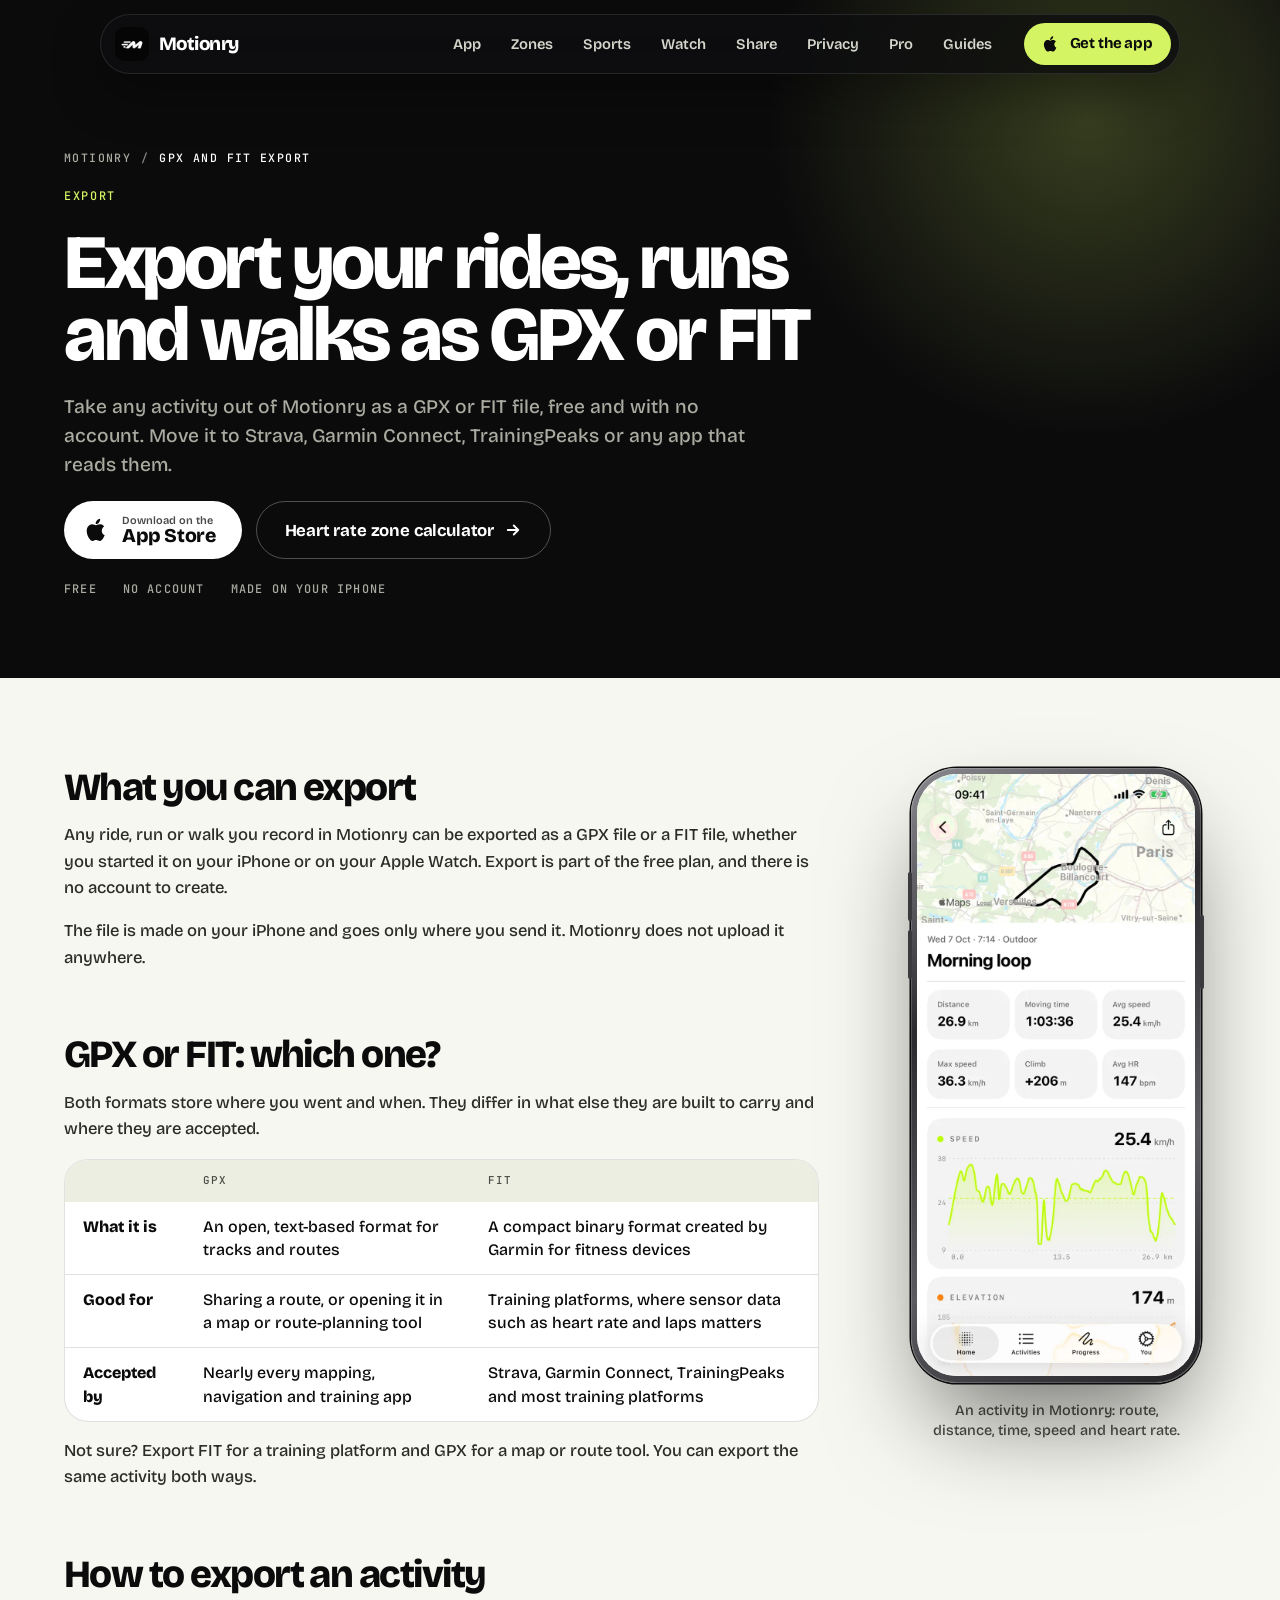
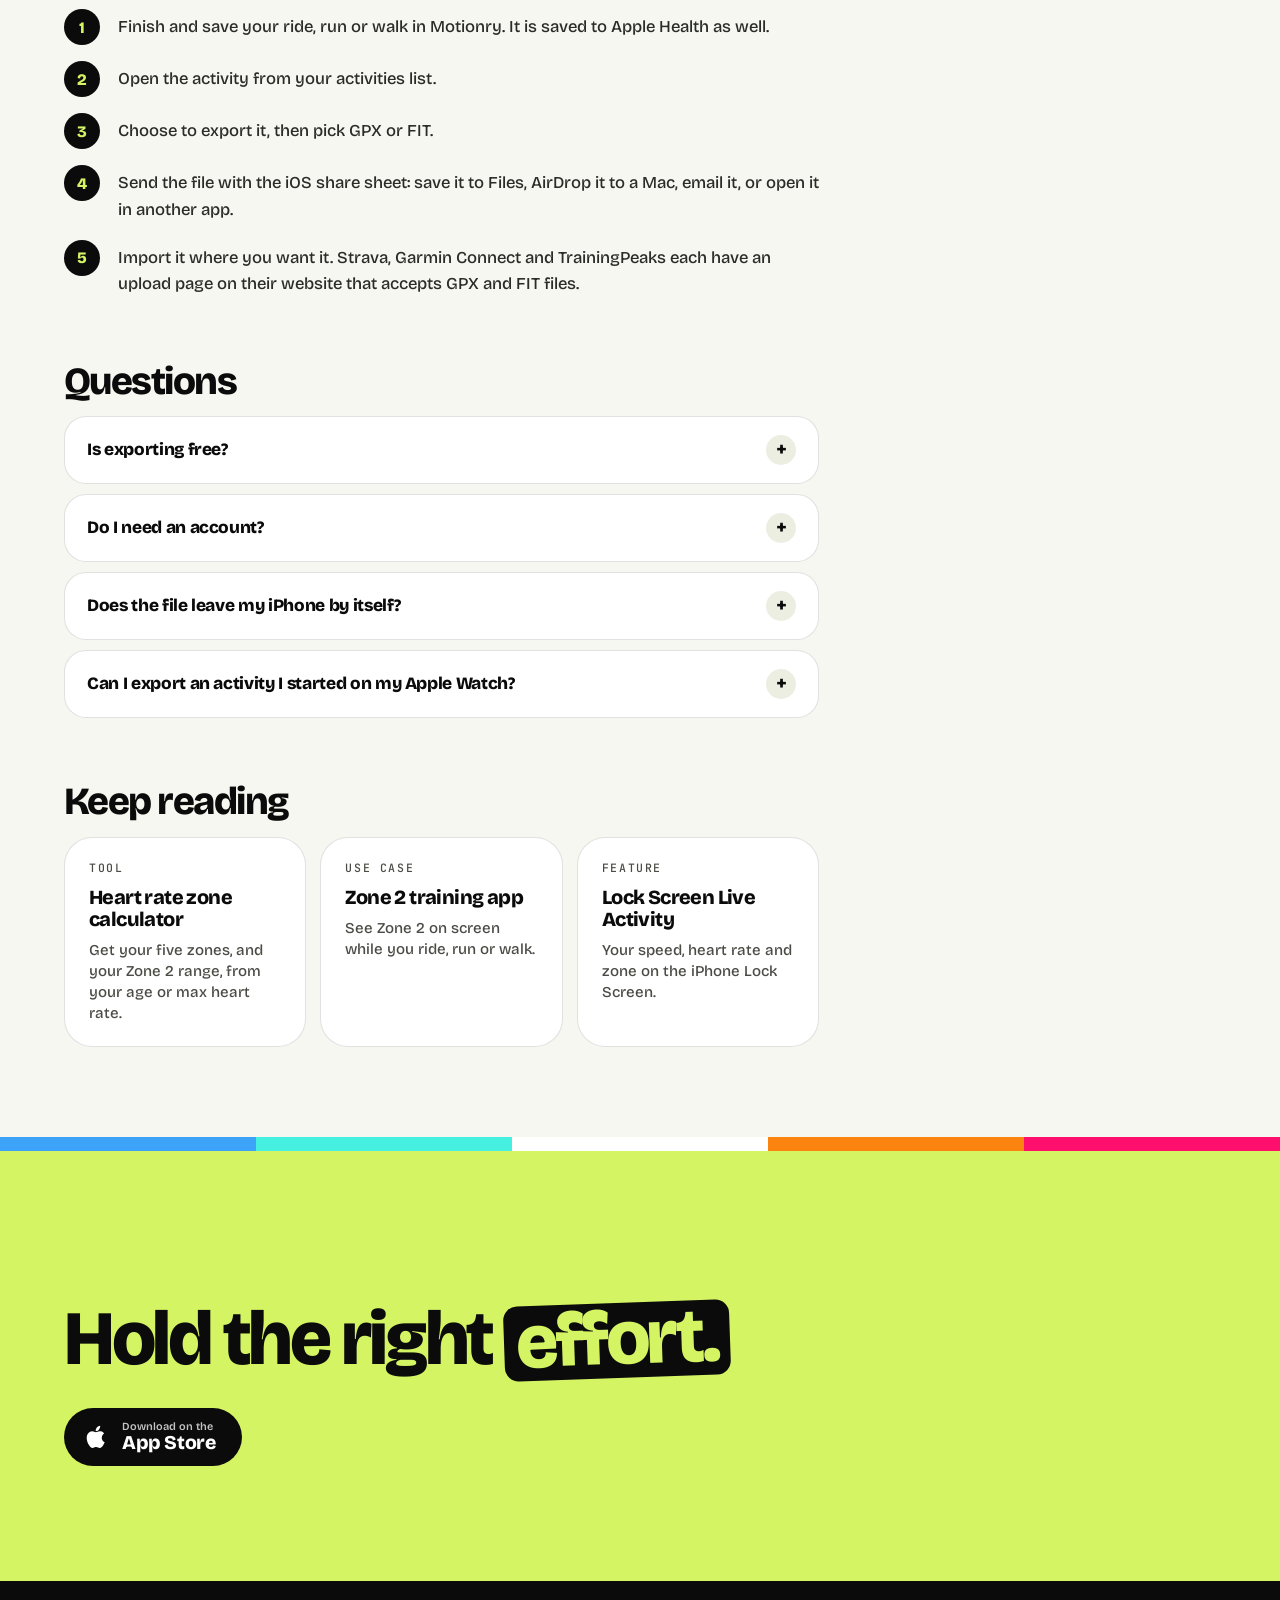
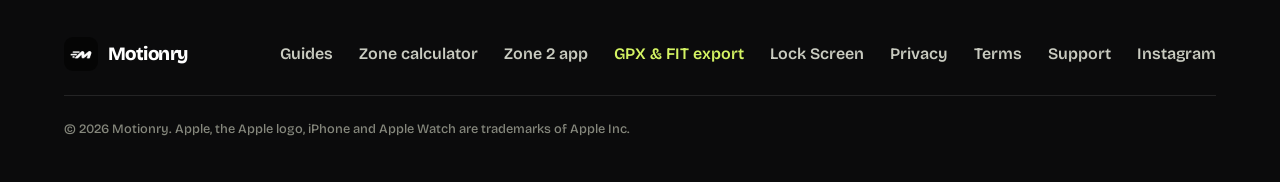
==== commit 71f2fa23: "feat: add heart rate zone guides - /guides/ hub plus four guides: heart rate zones explained, how to" ====
--- a/gpx-fit-export/index.html
+++ b/gpx-fit-export/index.html
@@ -85,6 +85,7 @@
       <a href="/#share" class="nav__link">Share</a>
       <a href="/privacy.html" class="nav__link">Privacy</a>
       <a href="/#pro" class="nav__link">Pro</a>
+      <a href="/guides/" class="nav__link">Guides</a>
     </nav>
     <a href="/#get" class="btn btn--lime btn--sm nav__cta"><svg><use href="#i-apple"/></svg><span>Get the app</span></a>
     <button class="nav__toggle" type="button" aria-label="Menu" aria-expanded="false" aria-controls="nav-links" data-nav-toggle><span></span><span></span></button>
@@ -221,6 +222,7 @@
       <span class="brand__name">Motionry</span>
     </a>
     <nav class="footer__links" aria-label="Footer">
+      <a href="/guides/">Guides</a>
       <a href="/heart-rate-zone-calculator/">Zone calculator</a>
       <a href="/zone-2-training-app/">Zone 2 app</a>
       <a href="/gpx-fit-export/" aria-current="page">GPX &amp; FIT export</a>
--- a/css/styles.css
+++ b/css/styles.css
@@ -784,3 +784,7 @@
 }
 .tile--export h3 a { text-decoration: underline; text-decoration-color: rgba(11, 11, 12, .35); text-decoration-thickness: 2px; text-underline-offset: 4px; transition: text-decoration-color .2s; }
 .tile--export h3 a:hover { text-decoration-color: var(--ink); }
+
+/* Guides */
+.cards-page { display: flex; flex-direction: column; gap: clamp(40px, 5vw, 64px); }
+.zdot { display: inline-block; width: 10px; height: 10px; margin-right: 8px; border-radius: 50%; background: var(--c); vertical-align: 1px; }
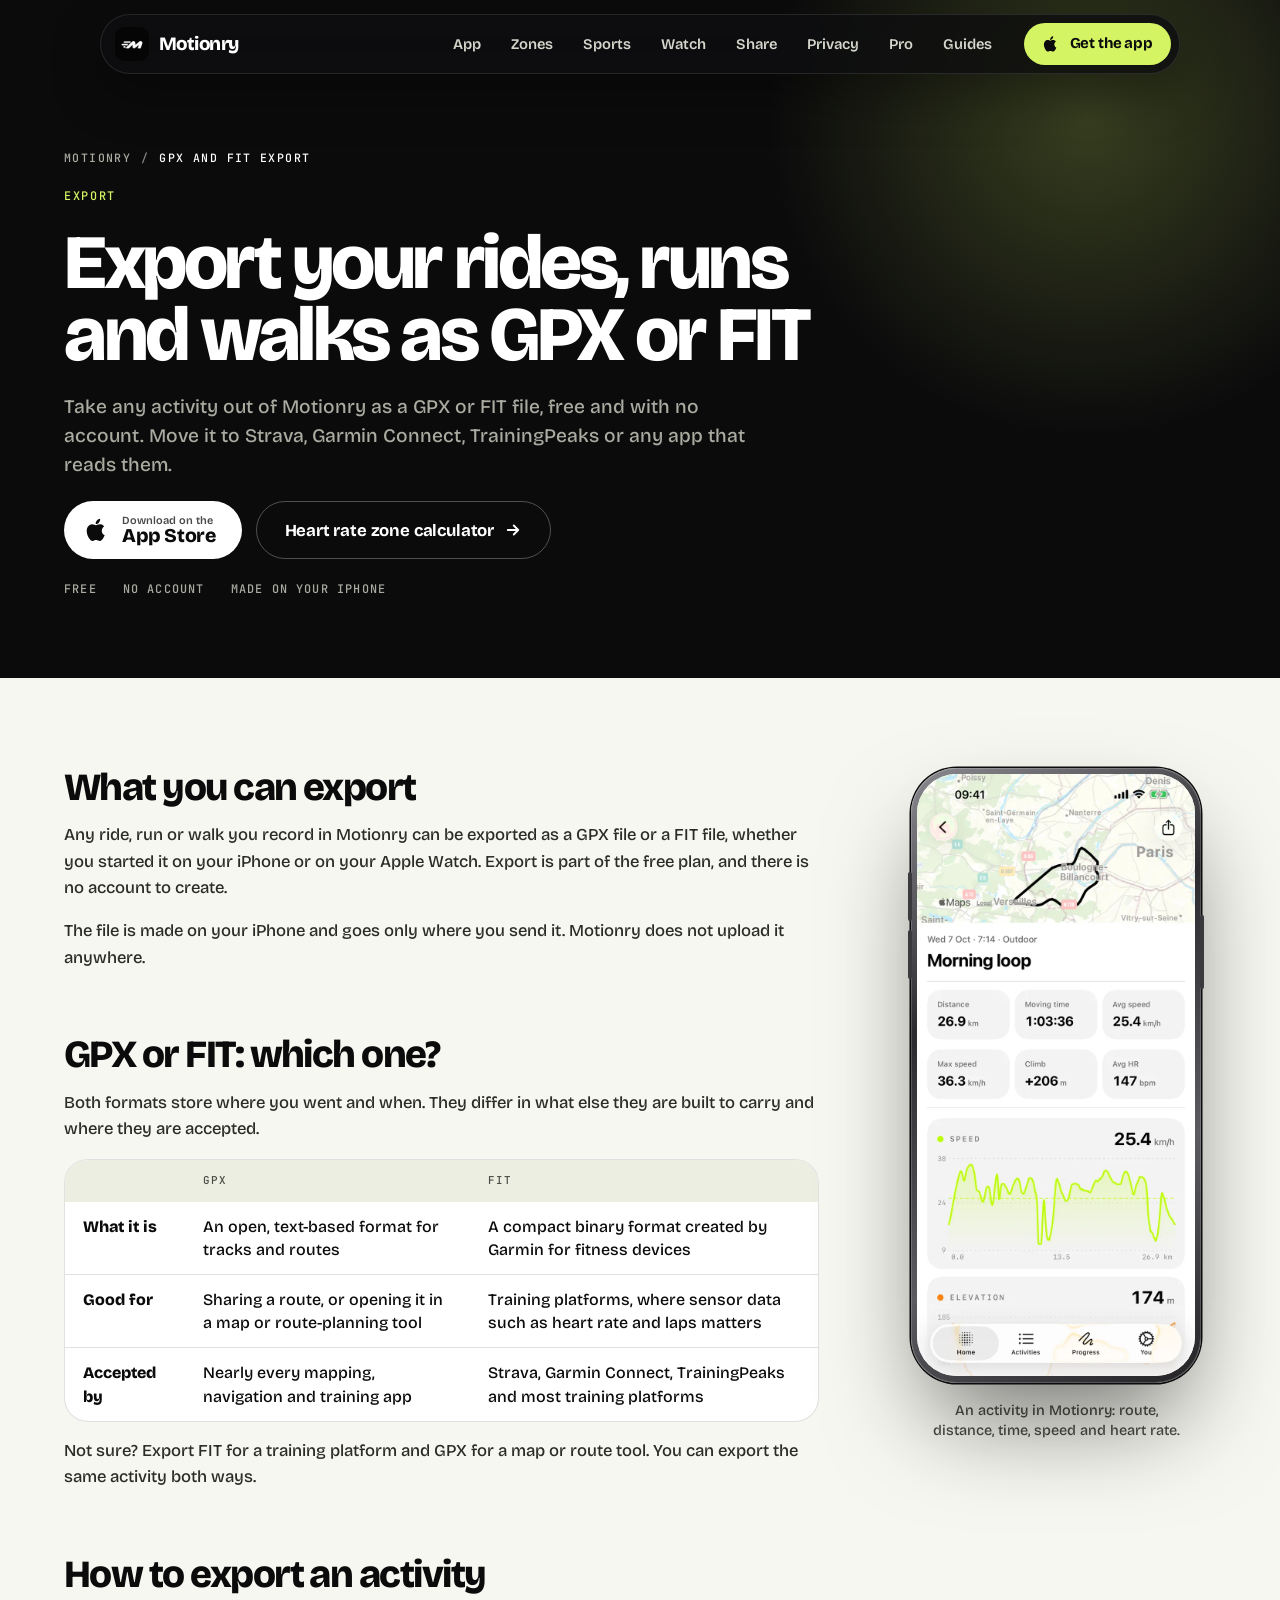
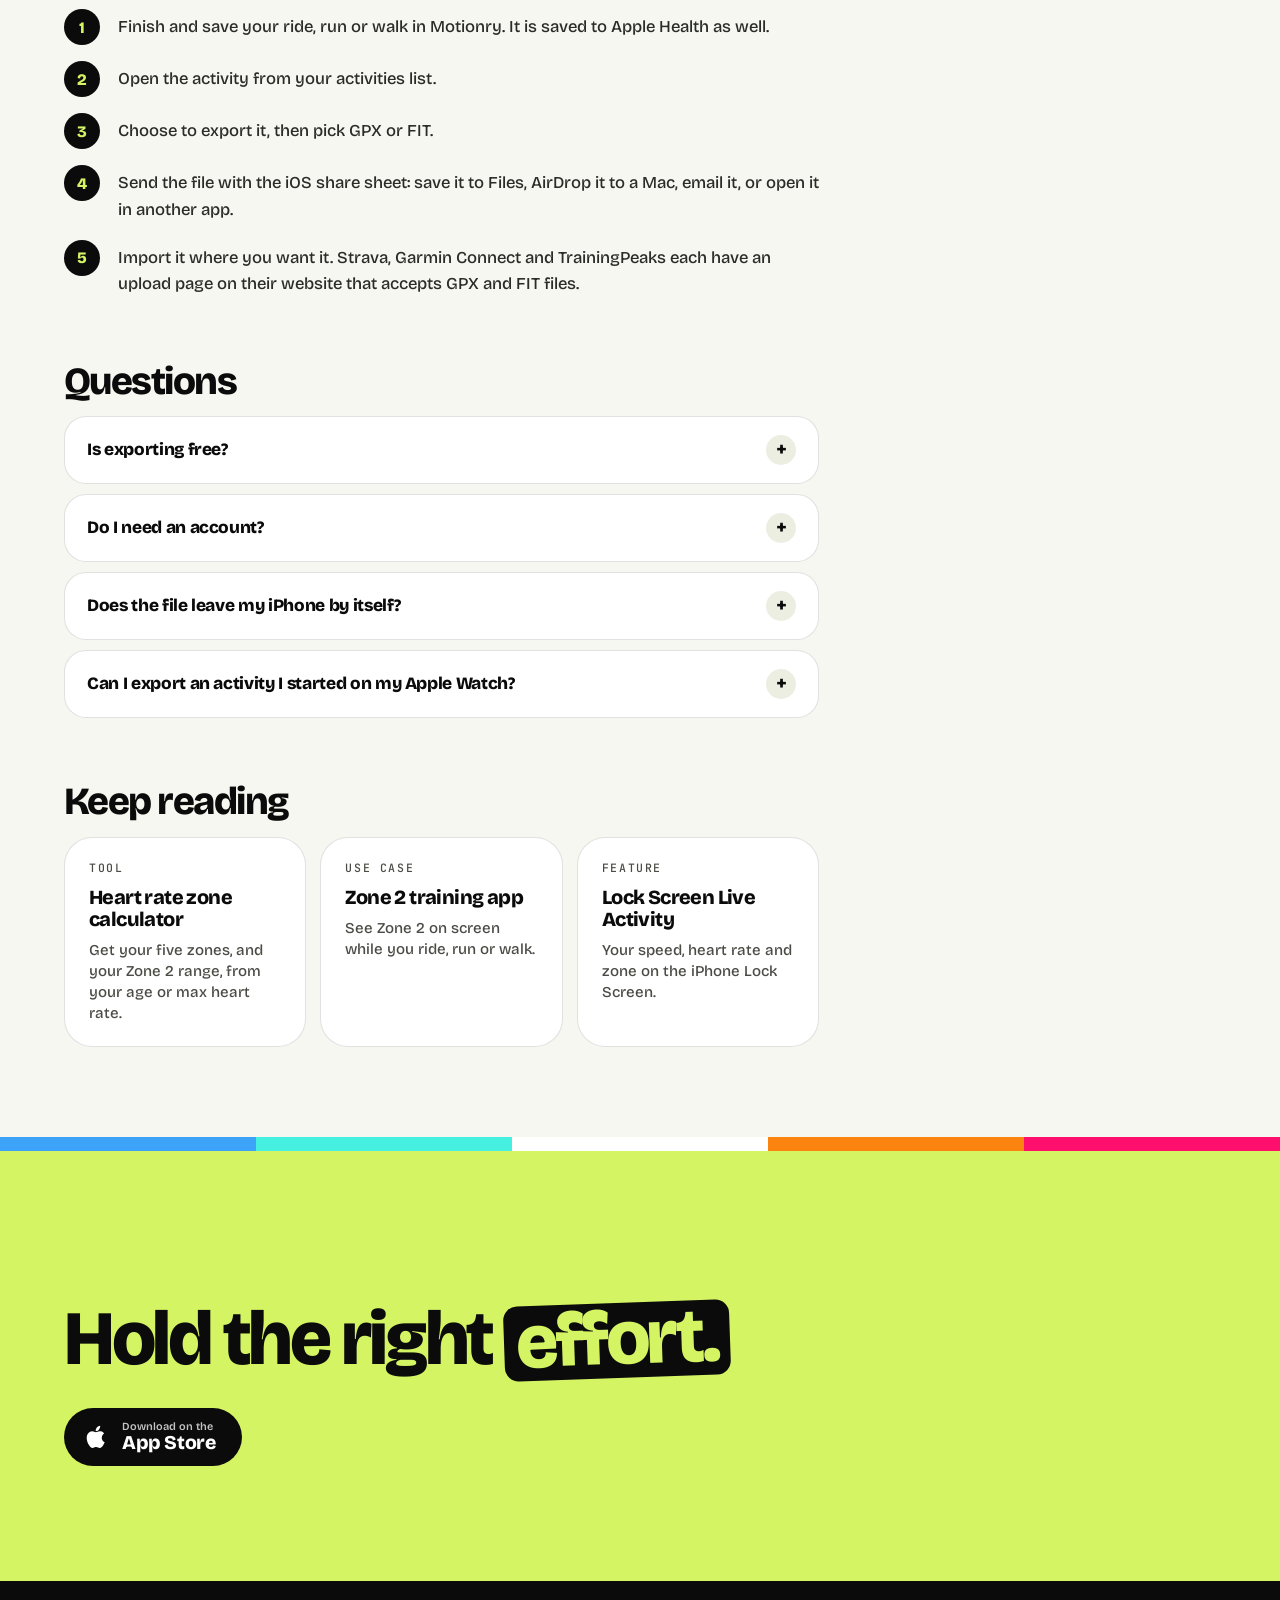
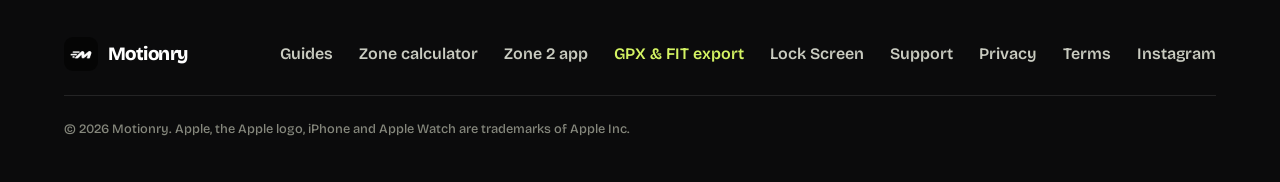
==== commit c2ac7723: "feat: add support and FAQ page and terms of use - /support/ with grouped answers on getting started," ====
--- a/gpx-fit-export/index.html
+++ b/gpx-fit-export/index.html
@@ -227,9 +227,9 @@
       <a href="/zone-2-training-app/">Zone 2 app</a>
       <a href="/gpx-fit-export/" aria-current="page">GPX &amp; FIT export</a>
       <a href="/lock-screen-live-activity/">Lock Screen</a>
+      <a href="/support/">Support</a>
       <a href="/privacy.html">Privacy</a>
-      <a href="#">Terms</a>
-      <a href="mailto:support@motionryapp.com">Support</a>
+      <a href="/terms/">Terms</a>
       <a href="https://www.instagram.com/motionry.app/" target="_blank" rel="noopener">Instagram</a>
     </nav>
     <p class="footer__legal">© 2026 Motionry. Apple, the Apple logo, iPhone and Apple Watch are trademarks of Apple Inc.</p>
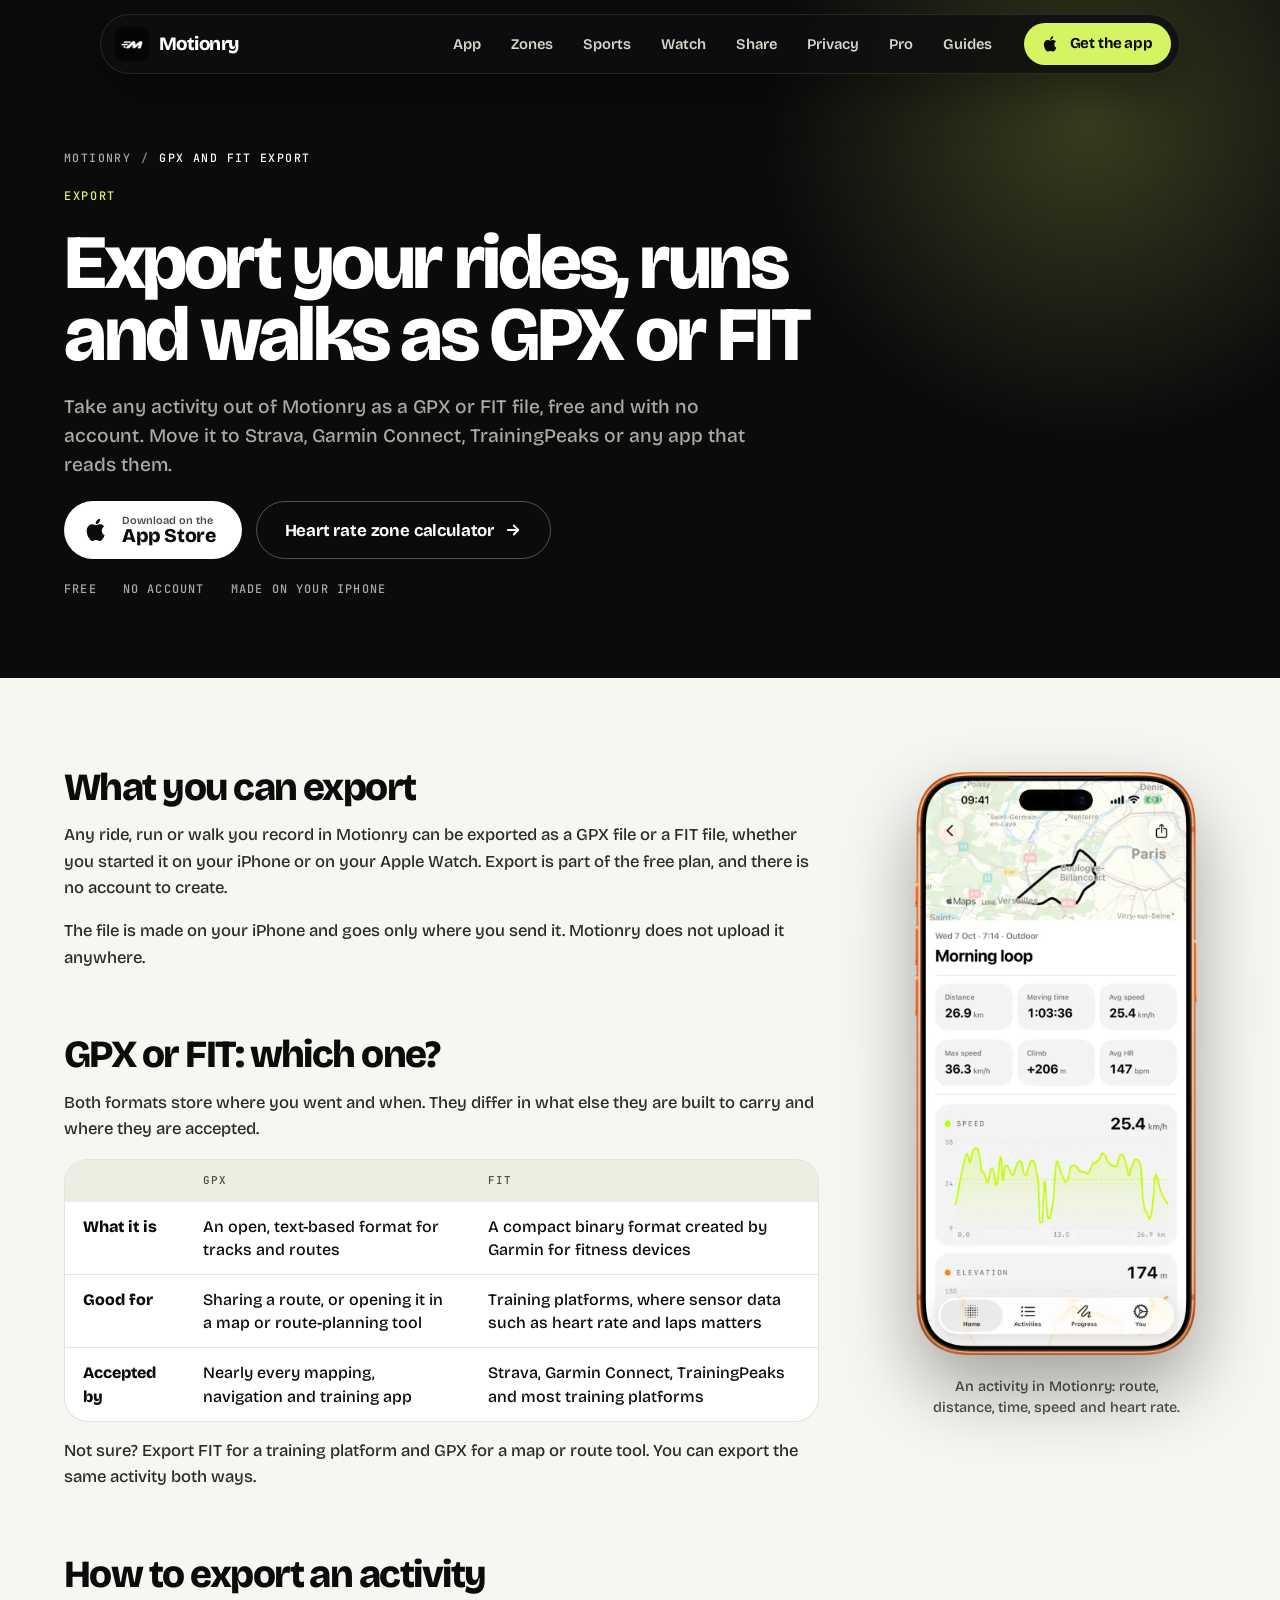
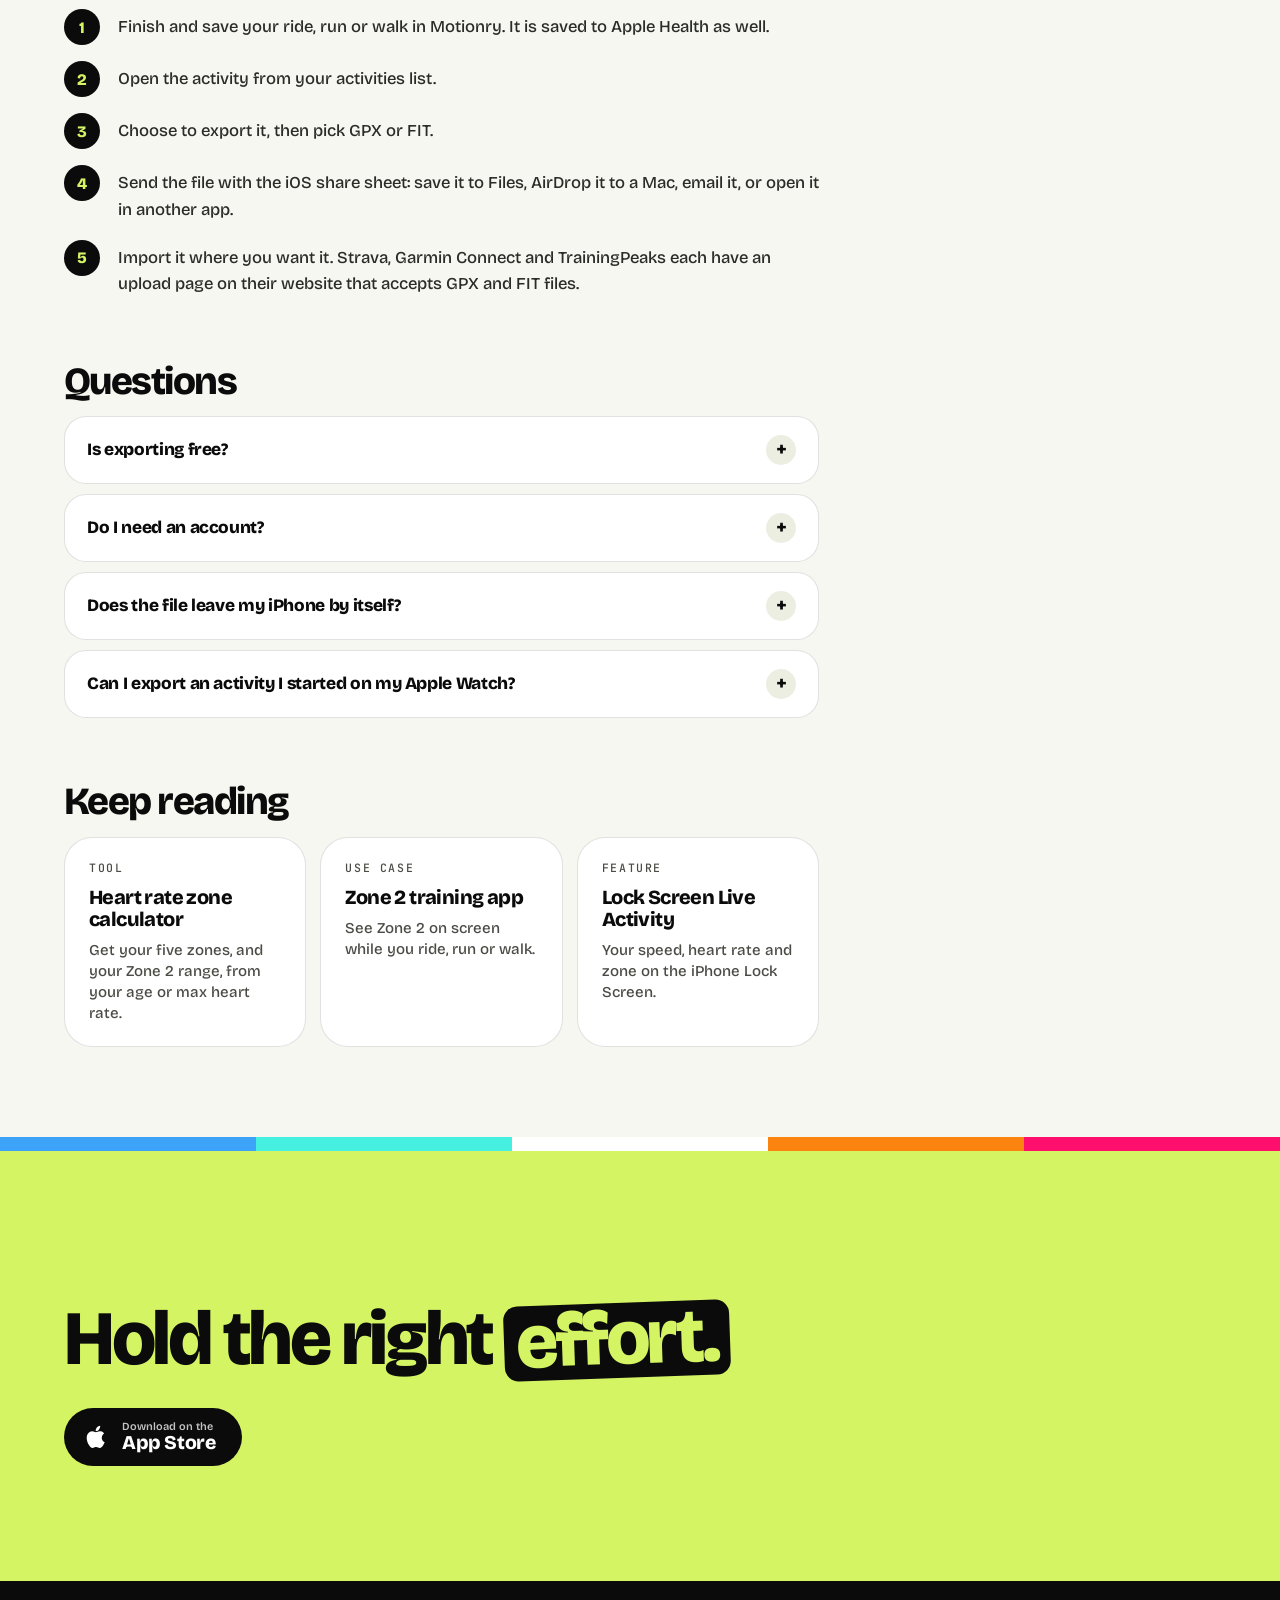
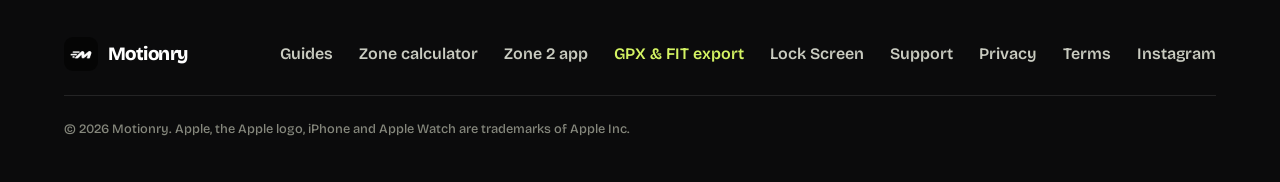
==== commit 858617b4: "feat: use real iPhone mockups for phone visuals Replace the CSS-drawn phone with device mockups in W" ====
--- a/gpx-fit-export/index.html
+++ b/gpx-fit-export/index.html
@@ -192,7 +192,7 @@
 
       </div>
       <aside class="topic__aside">
-        <div class="phone" style="--w: 290px"><div class="phone__screen"><img src="/assets/img/screens/details.webp" alt="An activity page in Motionry with the route, distance, moving time, speed, climb and average heart rate" width="720" height="1565" decoding="async"></div></div>
+        <div class="phone" style="--w: 290px"><div class="phone__screen"><img src="/assets/img/mockups/mockup-details.webp" alt="An activity page in Motionry with the route, distance, moving time, speed, climb and average heart rate" width="735" height="1500" decoding="async"></div></div>
         <p class="topic__cap">An activity in Motionry: route, distance, time, speed and heart rate.</p>
       </aside>
     </div>
--- a/css/styles.css
+++ b/css/styles.css
@@ -172,16 +172,16 @@
 /* Phone and watch frames
    ========================================================================== */
 
-.phone { --w: 320px; position: relative; width: var(--w); padding: calc(var(--w) * .022); border-radius: calc(var(--w) * .158); background: linear-gradient(150deg, #8a8a90 0%, #2b2b2f 34%, #5a5a60 68%, #232326 100%); box-shadow: 0 0 0 1.5px #0b0b0c, inset 0 0 0 1px rgba(255, 255, 255, .18), 0 50px 100px -20px rgba(0, 0, 0, .55); }
-.phone::before, .phone::after { content: ''; position: absolute; width: calc(var(--w) * .012); border-radius: 3px; background: #3a3a3e; }
-.phone::before { left: calc(var(--w) * -.009); top: 17%; height: 8%; box-shadow: 0 calc(var(--w) * .2) 0 #3a3a3e; }
-.phone::after { right: calc(var(--w) * -.009); top: 24%; height: 12%; }
-.phone__screen { position: relative; width: 100%; aspect-ratio: 1320 / 2868; border-radius: calc(var(--w) * .136); overflow: hidden; background: #fff; isolation: isolate; }
-.phone__screen > img, .phone__screen > video, .layer, .live { position: absolute; inset: 0; width: 100%; height: 100%; object-fit: cover; }
+/* Phones are real device mockups (assets/img/mockups, 1470 x 3000). The screen sits at 75,66 and is 1320 x 2868. */
+.phone { --w: 320px; position: relative; width: var(--w); filter: drop-shadow(0 34px 38px rgba(0, 0, 0, .34)); }
+.phone__screen { position: relative; width: 100%; aspect-ratio: 1470 / 3000; isolation: isolate; }
+.phone__screen > img, .layer, .live { position: absolute; inset: 0; width: 100%; height: 100%; object-fit: contain; }
+.phone__screen > video { position: absolute; left: 5.1%; top: 2.2%; width: 89.8%; height: 95.6%; object-fit: cover; border-radius: calc(var(--w) * .136); }
+.phone__frame { z-index: 1; pointer-events: none; }
 .live, .layer { opacity: 0; transition: opacity .24s ease-out; pointer-events: none; }
 .live.is-on, .layer.is-on { opacity: 1; }
 div.layer > .live { position: absolute; }
-div.layer > img:not(.live) { width: 100%; height: 100%; object-fit: cover; }
+div.layer > img:not(.live) { width: 100%; height: 100%; object-fit: contain; }
 
 .watch { --w: 240px; position: relative; isolation: isolate; width: var(--w); padding: calc(var(--w) * .05); border-radius: calc(var(--w) * .27); background: linear-gradient(145deg, #7a7a82, #2a2a2e 40%, #55555b 74%, #26262a); box-shadow: 0 0 0 1.5px #0b0b0c, inset 0 0 0 1px rgba(255, 255, 255, .16), 0 40px 70px -16px rgba(0, 0, 0, .6); }
 .watch::before, .watch::after { content: ''; position: absolute; left: 12%; right: 12%; height: 52%; background: linear-gradient(90deg, #A8CB2C, var(--lime) 40%, #A8CB2C); z-index: -1; }
@@ -271,7 +271,7 @@
 .story__layout { display: grid; grid-template-columns: minmax(300px, 440px) minmax(0, 1fr); gap: clamp(40px, 8vw, 120px); align-items: start; }
 .story__stage { position: sticky; top: 11vh; display: flex; justify-content: center; align-items: center; min-height: 82vh; }
 .story__sticky { position: relative; display: flex; flex-direction: column; align-items: center; gap: 22px; }
-.story .phone { box-shadow: 0 0 0 1.5px #0b0b0c, inset 0 0 0 1px rgba(255, 255, 255, .18), 0 60px 90px -30px rgba(11, 11, 12, .5); }
+.story .phone { filter: drop-shadow(0 30px 34px rgba(11, 11, 12, .32)); }
 .story__zone-chip { display: inline-flex; align-items: center; gap: 10px; padding: 9px 16px; border-radius: 999px; background: var(--ink); color: #fff; font-family: var(--mono); font-size: .72rem; letter-spacing: .14em; text-transform: uppercase; transition: opacity .4s, transform .5s var(--ease); }
 .story__zone-chip.is-off { opacity: 0; transform: translateY(8px); }
 .story__zone-dot { width: 10px; height: 10px; border-radius: 50%; background: var(--z1); box-shadow: 0 0 12px currentColor; transition: background .4s; }
@@ -378,7 +378,7 @@
 .share__formats b { font-size: 1.5rem; font-weight: 800; letter-spacing: -.04em; line-height: 1; }
 .share__formats span { font-size: .78rem; font-weight: 600; color: var(--text-dark-2); }
 .share__stage { position: relative; display: grid; place-items: center; padding: 24px 0 40px; }
-.share__stage .phone { box-shadow: 0 0 0 1.5px #0b0b0c, inset 0 0 0 1px rgba(255, 255, 255, .18), 0 60px 90px -30px rgba(11, 11, 12, .5); }
+.share__stage .phone { filter: drop-shadow(0 30px 34px rgba(11, 11, 12, .32)); }
 .photo-card { position: absolute; left: -2%; bottom: 8%; width: min(46vw, 230px); aspect-ratio: 2 / 3; border-radius: 28px; overflow: hidden; transform: rotate(-7deg); box-shadow: 0 40px 70px -20px rgba(11, 11, 12, .55); border: 5px solid #fff; background: #fff; animation: floaty 7s -2s ease-in-out infinite; }
 .photo-card > img { width: 100%; height: 100%; object-fit: cover; }
 .photo-card__sticker { position: absolute; inset: 14% 8% auto; width: 84%; }
@@ -534,7 +534,7 @@
 .download__top { display: grid; grid-template-columns: minmax(0, 1.2fr) minmax(0, .8fr); gap: 40px; align-items: center; }
 .download__cta { display: flex; flex-direction: column; align-items: flex-start; gap: 30px; }
 .download__art { position: relative; height: 560px; }
-.download__phone { position: absolute; box-shadow: 0 0 0 1.5px #0b0b0c, inset 0 0 0 1px rgba(255, 255, 255, .18), 0 50px 80px -24px rgba(11, 11, 12, .6); }
+.download__phone { position: absolute; filter: drop-shadow(0 28px 32px rgba(11, 11, 12, .38)); }
 .download__phone--a { left: 0; top: 20px; transform: rotate(-8deg); animation: floaty 7s ease-in-out infinite; }
 .download__phone--b { right: 0; top: 90px; transform: rotate(7deg); animation: floaty 8s -3s ease-in-out infinite; }
 .download__icon { width: 104px; height: 104px; border-radius: 26px; box-shadow: 0 24px 50px -12px rgba(11, 11, 12, .45); transform: rotate(-6deg); }
